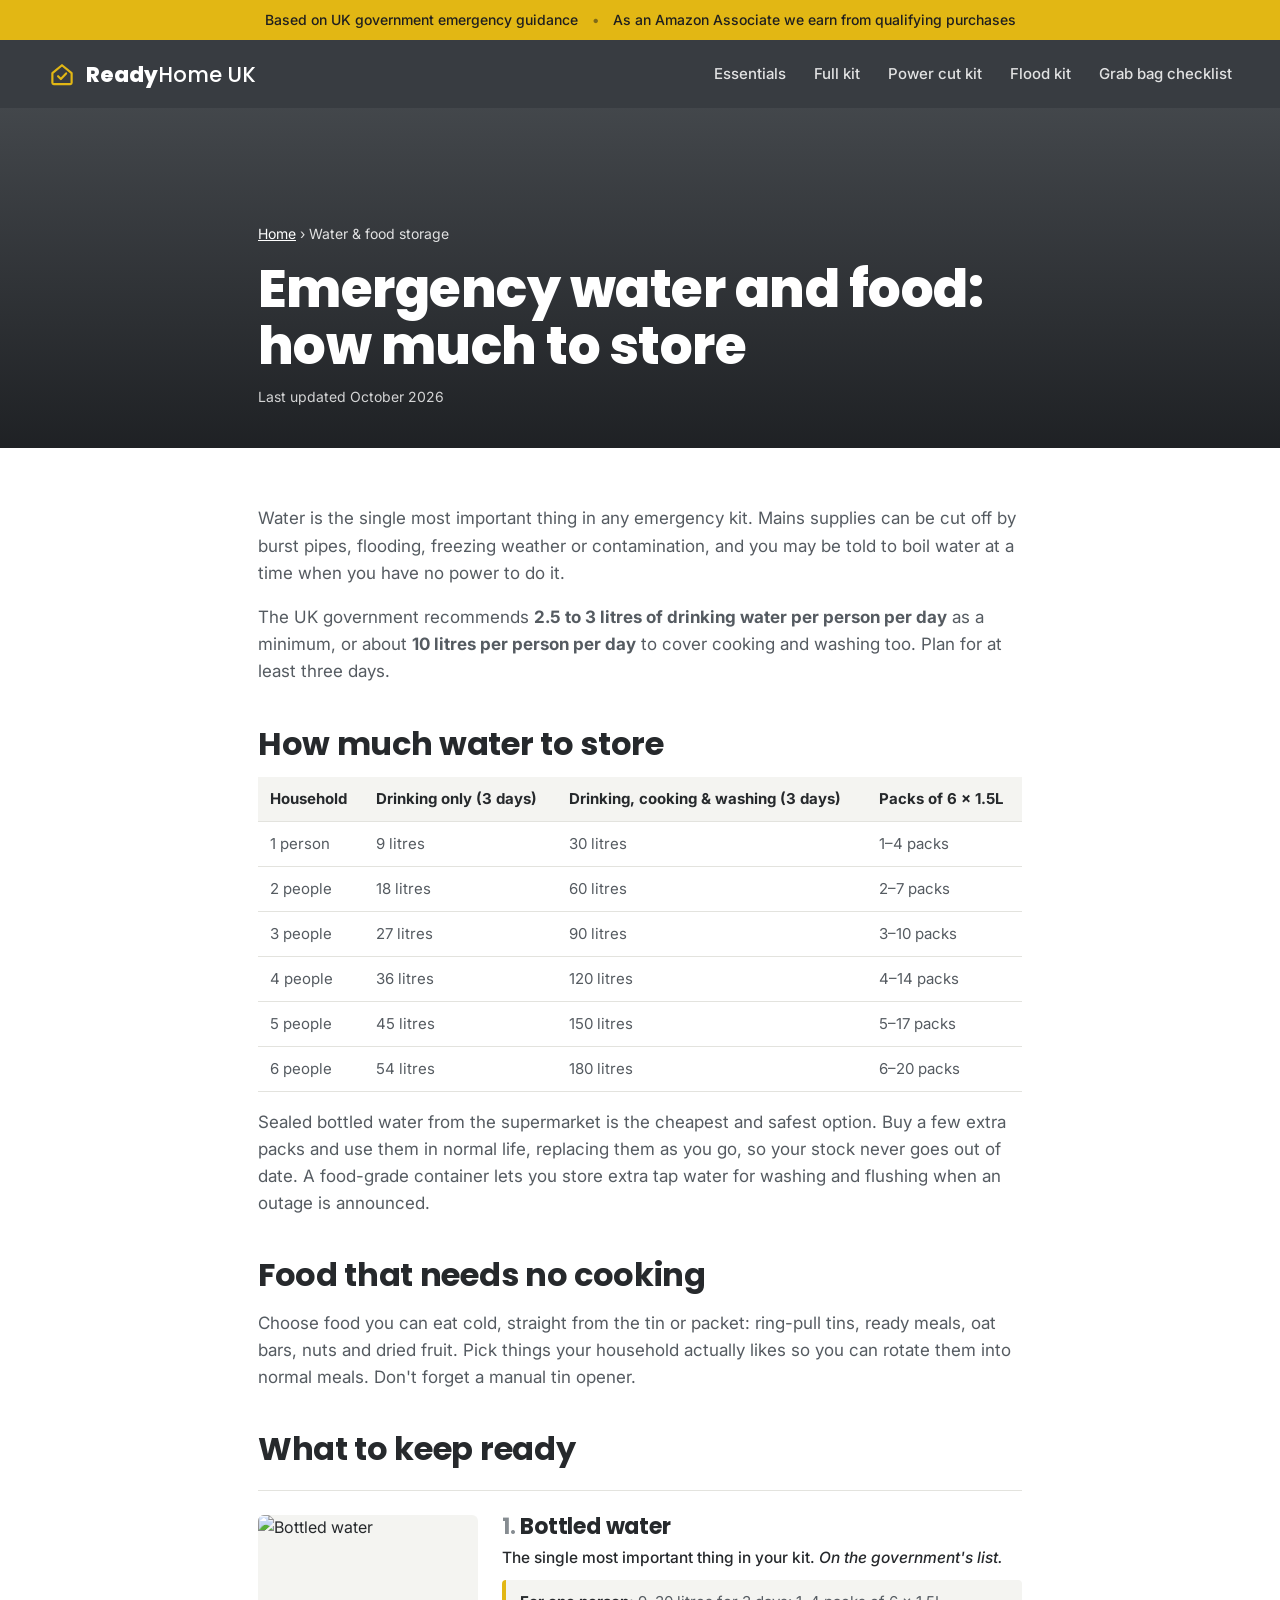
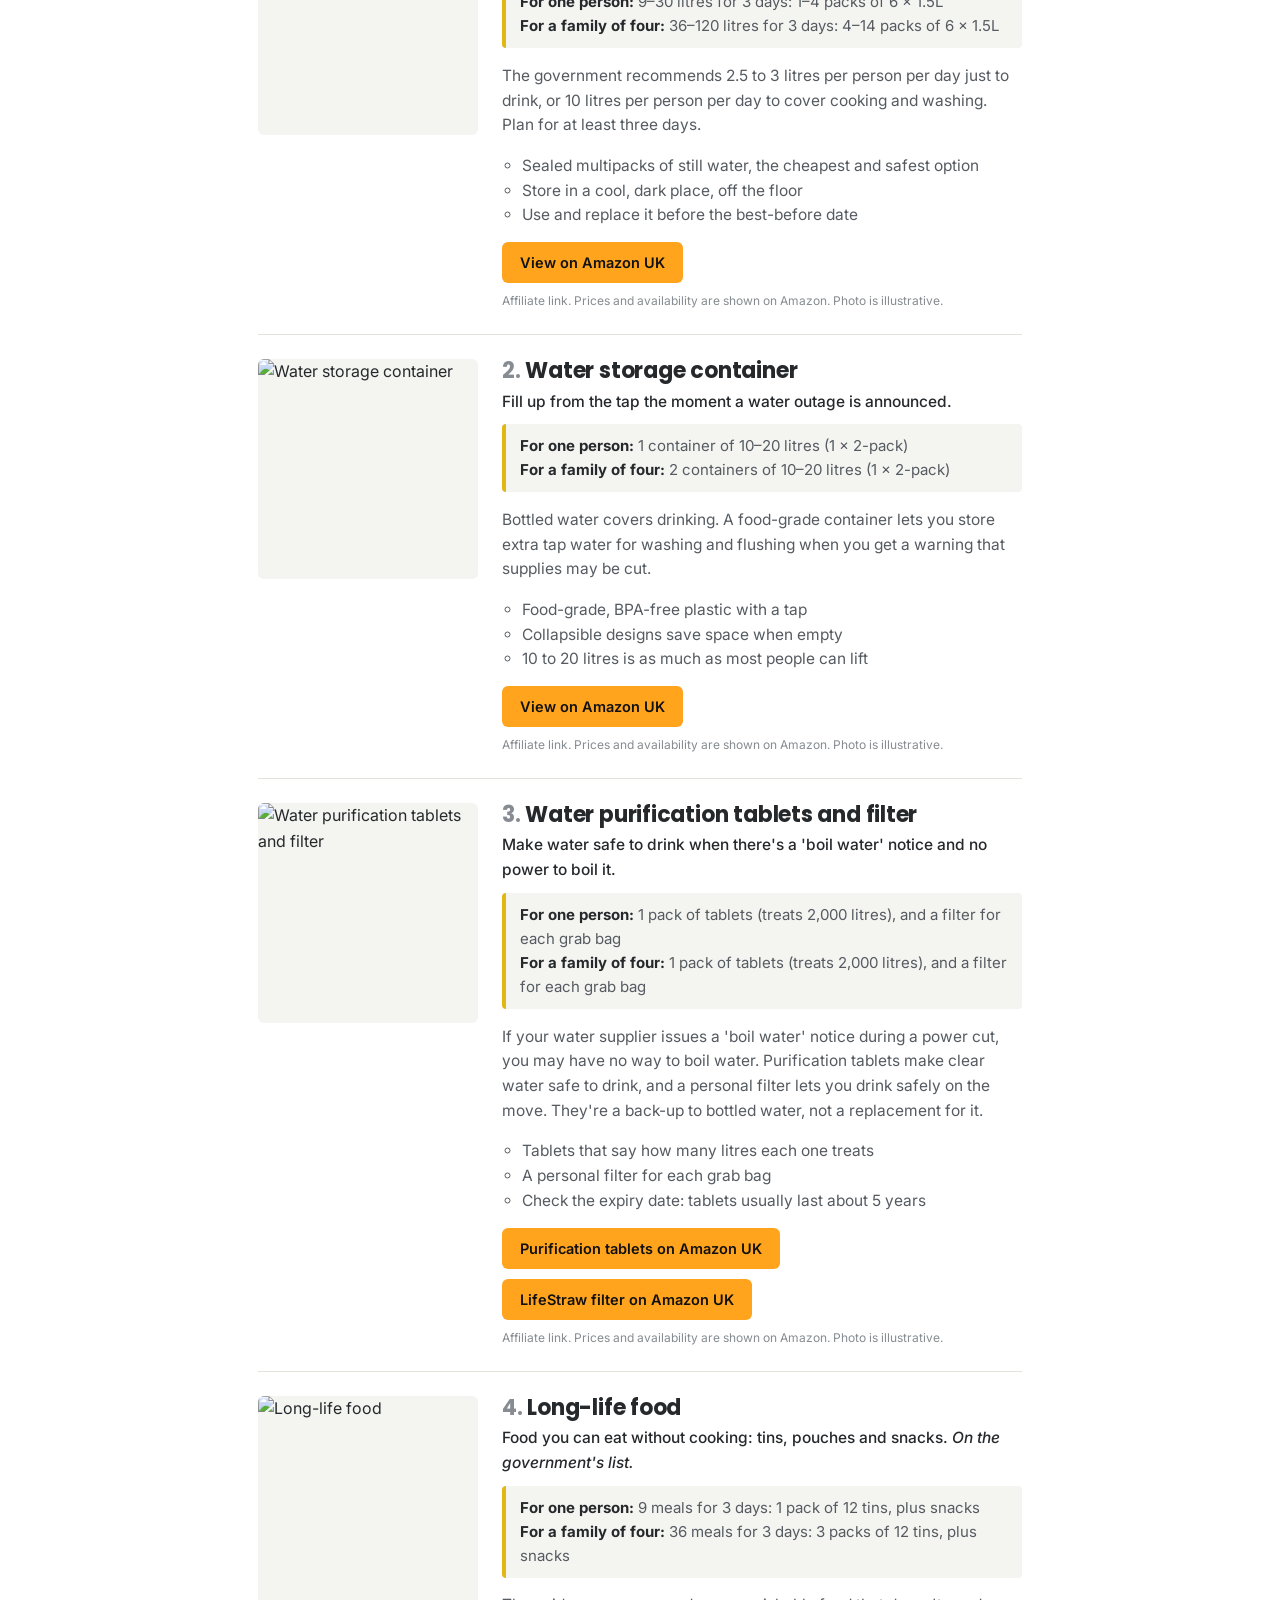
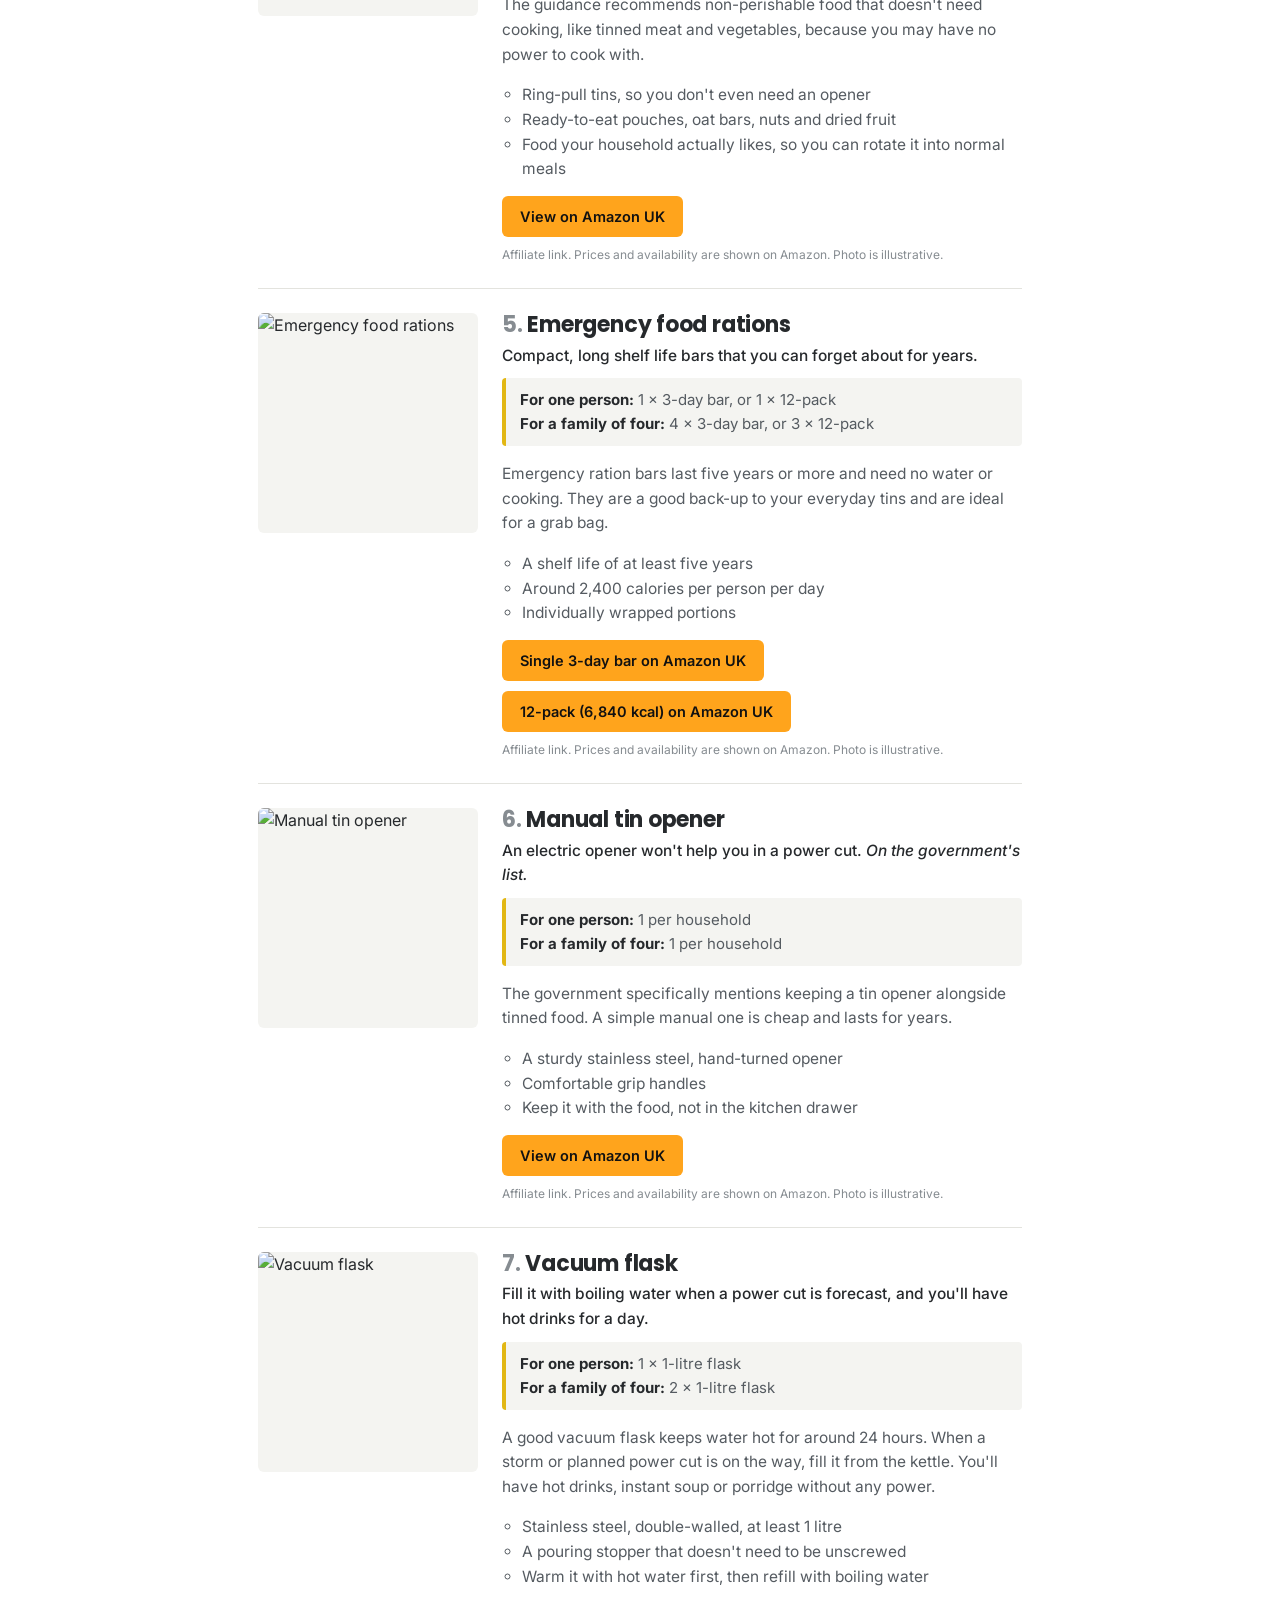
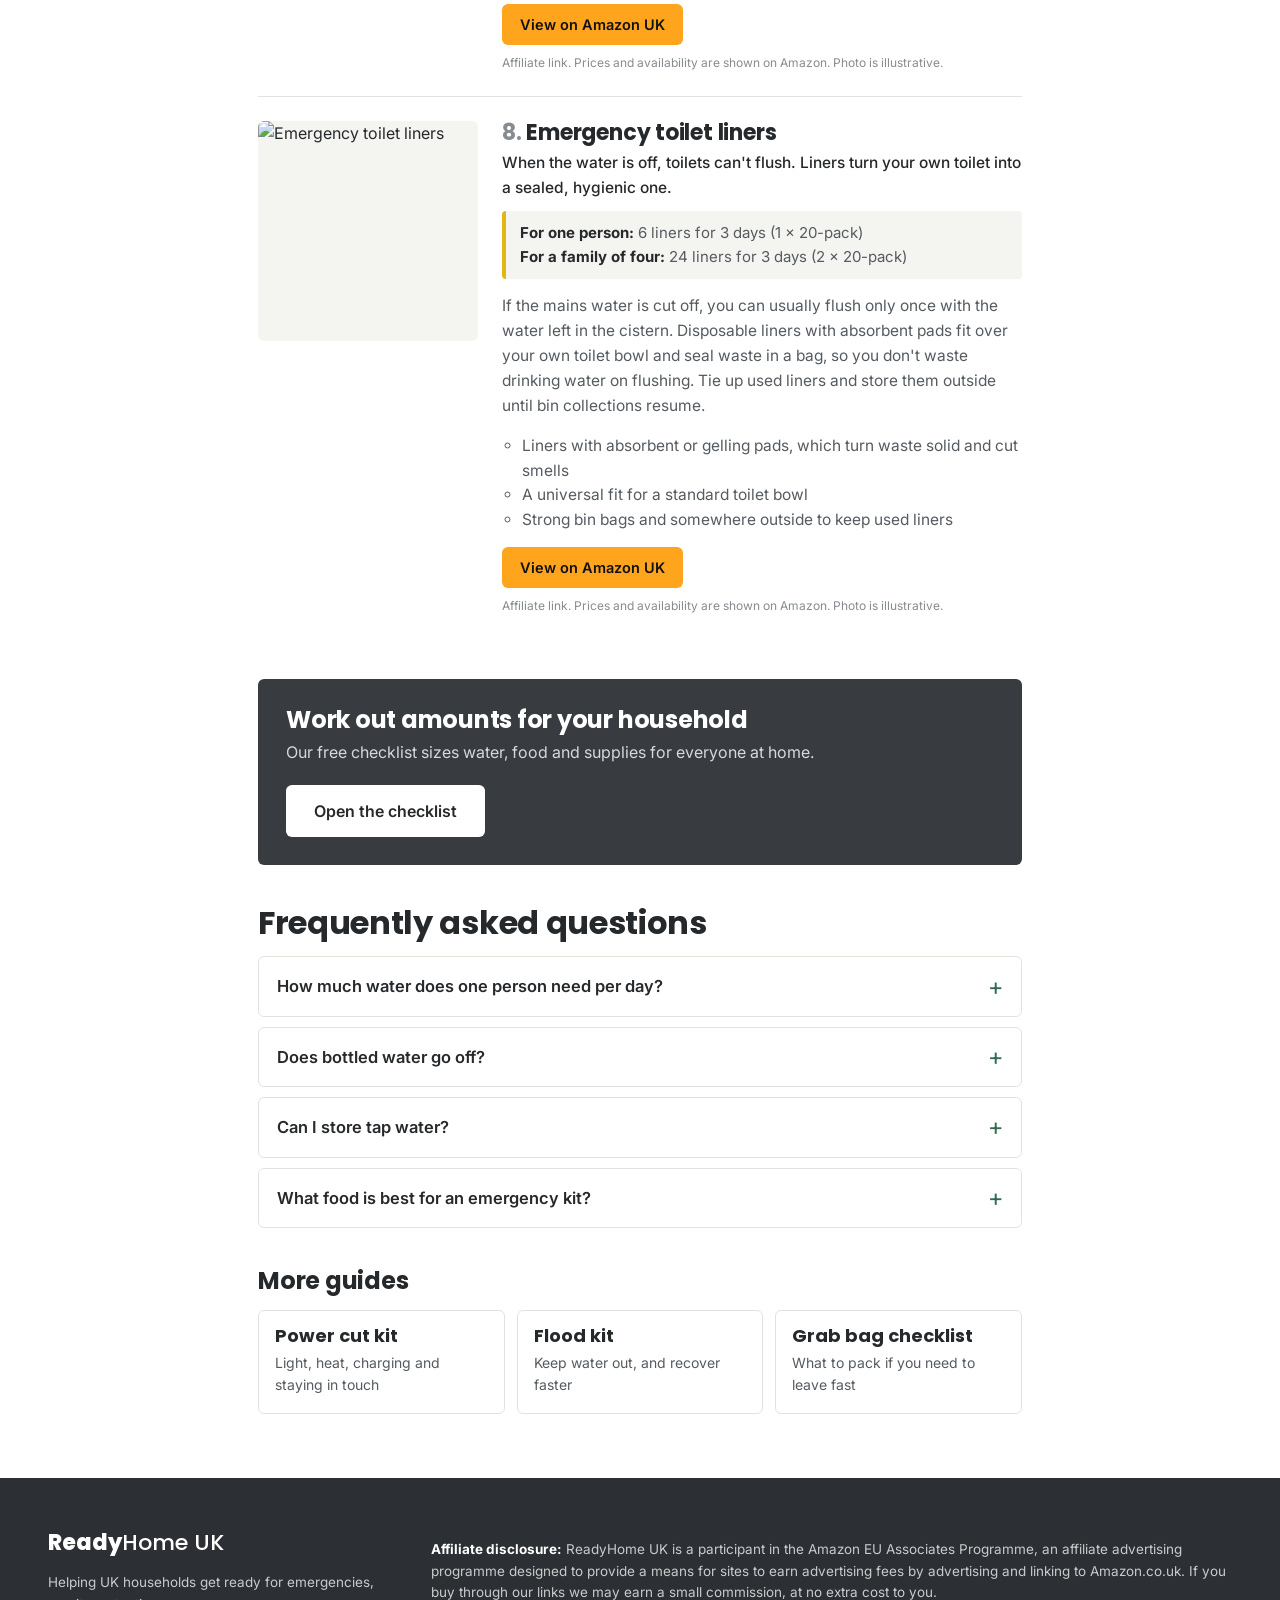
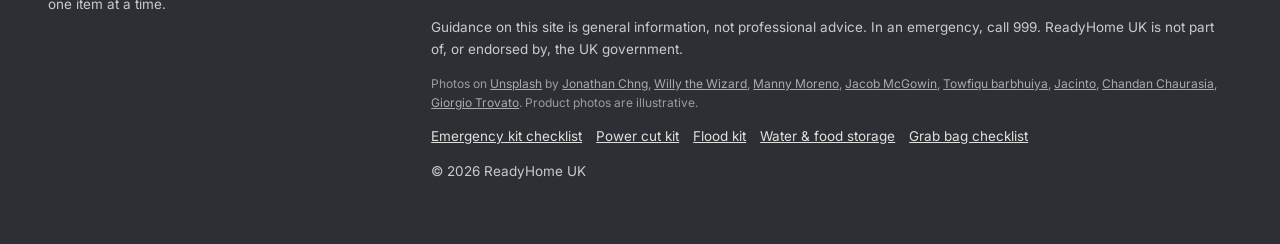
==== emergency-water-and-food/index.html @ 071cf6af "SEO: pre-render content, add guide pages, FAQ, structured data, sitemap Co-Authored-By: Claude Opus " ====
<!doctype html>
<html lang="en-GB">
<head>
  <meta charset="utf-8">
  <meta name="viewport" content="width=device-width, initial-scale=1">
  <title>Emergency Water & Food Storage UK: How Much You Need</title>
  <meta name="description" content="How much emergency water and food to store in the UK, based on government guidance, with a table for every household size and the best no-cook foods.">
  <link rel="canonical" href="https://richardpriest19.github.io/readyhomeuk/emergency-water-and-food/">
  <link rel="icon" href="../favicon.svg" type="image/svg+xml">
  <meta name="theme-color" content="#383c41">
  <meta name="robots" content="index, follow, max-image-preview:large">
  <meta property="og:type" content="website">
  <meta property="og:site_name" content="ReadyHome UK">
  <meta property="og:locale" content="en_GB">
  <meta property="og:url" content="https://richardpriest19.github.io/readyhomeuk/emergency-water-and-food/">
  <meta property="og:title" content="Emergency Water & Food Storage UK: How Much You Need">
  <meta property="og:description" content="How much emergency water and food to store in the UK, based on government guidance, with a table for every household size and the best no-cook foods.">
  <meta property="og:image" content="https://images.unsplash.com/photo-1536939459926-301728717817?auto=format&fit=crop&w=1600&h=900&q=75">
  <meta name="twitter:card" content="summary_large_image">
  <meta name="twitter:title" content="Emergency Water & Food Storage UK: How Much You Need">
  <meta name="twitter:description" content="How much emergency water and food to store in the UK, based on government guidance, with a table for every household size and the best no-cook foods.">
  <meta name="twitter:image" content="https://images.unsplash.com/photo-1536939459926-301728717817?auto=format&fit=crop&w=1600&h=900&q=75">
  
  <link rel="preconnect" href="https://fonts.googleapis.com">
  <link rel="preconnect" href="https://fonts.gstatic.com" crossorigin>
  <link rel="preconnect" href="https://images.unsplash.com">
  <link href="https://fonts.googleapis.com/css2?family=Poppins:wght@600;700;800&family=Inter:wght@400;500;600;700&display=swap" rel="stylesheet">
  <link rel="stylesheet" href="../styles.css">
  <script type="application/ld+json">{"@context":"https://schema.org","@graph":[{"@type":"Article","headline":"Emergency water and food: how much to store","description":"How much emergency water and food to store in the UK, based on government guidance, with a table for every household size and the best no-cook foods.","image":"https://images.unsplash.com/photo-1536939459926-301728717817?auto=format&fit=crop&w=1600&h=900&q=75","dateModified":"2026-10-05","inLanguage":"en-GB","mainEntityOfPage":"https://richardpriest19.github.io/readyhomeuk/emergency-water-and-food/","author":{"@type":"Organization","name":"ReadyHome UK","url":"https://richardpriest19.github.io/readyhomeuk/"},"publisher":{"@type":"Organization","name":"ReadyHome UK","url":"https://richardpriest19.github.io/readyhomeuk/"}},{"@type":"BreadcrumbList","itemListElement":[{"@type":"ListItem","position":1,"name":"Home","item":"https://richardpriest19.github.io/readyhomeuk/"},{"@type":"ListItem","position":2,"name":"Water & food storage","item":"https://richardpriest19.github.io/readyhomeuk/emergency-water-and-food/"}]},{"@type":"FAQPage","mainEntity":[{"@type":"Question","name":"How much water does one person need per day?","acceptedAnswer":{"@type":"Answer","text":"At least 2.5 to 3 litres just to drink. To cover cooking and washing as well, plan on about 10 litres per person per day."}},{"@type":"Question","name":"Does bottled water go off?","acceptedAnswer":{"@type":"Answer","text":"Sealed bottled water keeps for a long time, but the best-before date is a good guide to quality. Store it somewhere cool and dark, and rotate it through normal use before the date."}},{"@type":"Question","name":"Can I store tap water?","acceptedAnswer":{"@type":"Answer","text":"Yes, in clean, food-grade containers with a lid. Store it somewhere cool and dark and replace it regularly, roughly every six months."}},{"@type":"Question","name":"What food is best for an emergency kit?","acceptedAnswer":{"@type":"Answer","text":"Food that needs no cooking and keeps for months: ring-pull tins, long-life ready meals, oat and cereal bars, nuts, dried fruit and emergency ration bars."}}]}]}</script>
</head>
<body>
  <div class="promo-bar">
    <span>Based on UK government emergency guidance</span>
    <span class="promo-sep" aria-hidden="true">•</span>
    <span>As an Amazon Associate we earn from qualifying purchases</span>
  </div>

  <header class="site-header">
    <div class="header-inner">
      <a class="brand" href="../">
        <svg viewBox="0 0 32 32" aria-hidden="true"><path d="M5 15 16 6l11 9v11a1.5 1.5 0 0 1-1.5 1.5h-19A1.5 1.5 0 0 1 5 26z" /><path d="m11.5 18.5 3.2 3.2 6-6.4" /></svg>
        <span><b>Ready</b>Home UK</span>
      </a>
      <nav>
        <a href="../#essentials">Essentials</a>
        <a href="../#kit">Full kit</a>
        <a href="../power-cut-kit/">Power cut kit</a>
        <a href="../flood-kit/">Flood kit</a>
        <a href="../grab-bag-checklist/">Grab bag checklist</a>
      </nav>
    </div>
  </header>

  <main>
    <section class="guide-hero" style="background:#5c6166 url('https://images.unsplash.com/photo-1536939459926-301728717817?auto=format&fit=crop&w=1600&h=900&q=75') center / cover">
      <div class="guide-hero-inner">
        <p class="breadcrumb"><a href="../">Home</a> › Water & food storage</p>
        <h1>Emergency water and food: how much to store</h1>
        <p class="updated">Last updated October 2026</p>
      </div>
    </section>

    <div class="guide-main">
      <div class="prose">
        <p>Water is the single most important thing in any emergency kit. Mains supplies can be cut off by burst pipes, flooding, freezing weather or contamination, and you may be told to boil water at a time when you have no power to do it.</p>
        <p>The UK government recommends <strong>2.5 to 3 litres of drinking water per person per day</strong> as a minimum, or about <strong>10 litres per person per day</strong> to cover cooking and washing too. Plan for at least three days.</p>
        <h2>How much water to store</h2>
        <table class="guide-table"><thead><tr><th>Household</th><th>Drinking only (3 days)</th><th>Drinking, cooking &amp; washing (3 days)</th><th>Packs of 6 × 1.5L</th></tr></thead><tbody><tr><td>1 person</td><td>9 litres</td><td>30 litres</td><td>1–4 packs</td></tr><tr><td>2 people</td><td>18 litres</td><td>60 litres</td><td>2–7 packs</td></tr><tr><td>3 people</td><td>27 litres</td><td>90 litres</td><td>3–10 packs</td></tr><tr><td>4 people</td><td>36 litres</td><td>120 litres</td><td>4–14 packs</td></tr><tr><td>5 people</td><td>45 litres</td><td>150 litres</td><td>5–17 packs</td></tr><tr><td>6 people</td><td>54 litres</td><td>180 litres</td><td>6–20 packs</td></tr></tbody></table>
        <p>Sealed bottled water from the supermarket is the cheapest and safest option. Buy a few extra packs and use them in normal life, replacing them as you go, so your stock never goes out of date. A food-grade container lets you store extra tap water for washing and flushing when an outage is announced.</p>
        <h2>Food that needs no cooking</h2>
        <p>Choose food you can eat cold, straight from the tin or packet: ring-pull tins, ready meals, oat bars, nuts and dried fruit. Pick things your household actually likes so you can rotate them into normal meals. Don't forget a manual tin opener.</p>
        <h2>What to keep ready</h2>
      </div>

      <ol class="guide-items">
        <li class="guide-item" id="water">
          <img src="https://images.unsplash.com/photo-1536939459926-301728717817?auto=format&fit=crop&w=600&h=600&q=75" alt="Bottled water" loading="lazy" width="600" height="600">
          <div>
            <h3>Bottled water</h3>
            <p class="gi-summary">The single most important thing in your kit. <em>On the government's list.</em></p>
            <p class="gi-amounts"><strong>For one person:</strong> 9–30 litres for 3 days: 1–4 packs of 6 × 1.5L<br><strong>For a family of four:</strong> 36–120 litres for 3 days: 4–14 packs of 6 × 1.5L</p>
            <p>The government recommends 2.5 to 3 litres per person per day just to drink, or 10 litres per person per day to cover cooking and washing. Plan for at least three days.</p>
            <ul><li>Sealed multipacks of still water, the cheapest and safest option</li><li>Store in a cool, dark place, off the floor</li><li>Use and replace it before the best-before date</li></ul>
            <div class="gi-buys"><a class="btn btn-amazon" href="https://www.amazon.co.uk/dp/B0HGT12S3T?tag=readyhomeuk-21" target="_blank" rel="sponsored noopener nofollow">View on Amazon UK</a></div>
          <p class="gi-note">Affiliate link. Prices and availability are shown on Amazon. Photo is illustrative.</p>
          </div>
        </li>
        <li class="guide-item" id="jerrycan">
          <img src="https://images.unsplash.com/photo-1701009711077-07f9f4ea0edd?auto=format&fit=crop&w=600&h=600&q=75" alt="Water storage container" loading="lazy" width="600" height="600">
          <div>
            <h3>Water storage container</h3>
            <p class="gi-summary">Fill up from the tap the moment a water outage is announced.</p>
            <p class="gi-amounts"><strong>For one person:</strong> 1 container of 10–20 litres (1 × 2-pack)<br><strong>For a family of four:</strong> 2 containers of 10–20 litres (1 × 2-pack)</p>
            <p>Bottled water covers drinking. A food-grade container lets you store extra tap water for washing and flushing when you get a warning that supplies may be cut.</p>
            <ul><li>Food-grade, BPA-free plastic with a tap</li><li>Collapsible designs save space when empty</li><li>10 to 20 litres is as much as most people can lift</li></ul>
            <div class="gi-buys"><a class="btn btn-amazon" href="https://www.amazon.co.uk/dp/B08JHJB4KB?tag=readyhomeuk-21" target="_blank" rel="sponsored noopener nofollow">View on Amazon UK</a></div>
          <p class="gi-note">Affiliate link. Prices and availability are shown on Amazon. Photo is illustrative.</p>
          </div>
        </li>
        <li class="guide-item" id="watertreat">
          <img src="https://images.unsplash.com/photo-1599490255484-e08a364b4975?auto=format&fit=crop&w=600&h=600&q=75" alt="Water purification tablets and filter" loading="lazy" width="600" height="600">
          <div>
            <h3>Water purification tablets and filter</h3>
            <p class="gi-summary">Make water safe to drink when there's a 'boil water' notice and no power to boil it.</p>
            <p class="gi-amounts"><strong>For one person:</strong> 1 pack of tablets (treats 2,000 litres), and a filter for each grab bag<br><strong>For a family of four:</strong> 1 pack of tablets (treats 2,000 litres), and a filter for each grab bag</p>
            <p>If your water supplier issues a 'boil water' notice during a power cut, you may have no way to boil water. Purification tablets make clear water safe to drink, and a personal filter lets you drink safely on the move. They're a back-up to bottled water, not a replacement for it.</p>
            <ul><li>Tablets that say how many litres each one treats</li><li>A personal filter for each grab bag</li><li>Check the expiry date: tablets usually last about 5 years</li></ul>
            <div class="gi-buys"><a class="btn btn-amazon" href="https://www.amazon.co.uk/dp/B0BT4YGHYS?tag=readyhomeuk-21" target="_blank" rel="sponsored noopener nofollow">Purification tablets on Amazon UK</a><a class="btn btn-amazon" href="https://www.amazon.co.uk/dp/B07C56LR6N?tag=readyhomeuk-21" target="_blank" rel="sponsored noopener nofollow">LifeStraw filter on Amazon UK</a></div>
          <p class="gi-note">Affiliate link. Prices and availability are shown on Amazon. Photo is illustrative.</p>
          </div>
        </li>
        <li class="guide-item" id="food">
          <img src="https://images.unsplash.com/photo-1738618140037-09e11c8e644a?auto=format&fit=crop&w=600&h=600&q=75" alt="Long-life food" loading="lazy" width="600" height="600">
          <div>
            <h3>Long-life food</h3>
            <p class="gi-summary">Food you can eat without cooking: tins, pouches and snacks. <em>On the government's list.</em></p>
            <p class="gi-amounts"><strong>For one person:</strong> 9 meals for 3 days: 1 pack of 12 tins, plus snacks<br><strong>For a family of four:</strong> 36 meals for 3 days: 3 packs of 12 tins, plus snacks</p>
            <p>The guidance recommends non-perishable food that doesn't need cooking, like tinned meat and vegetables, because you may have no power to cook with.</p>
            <ul><li>Ring-pull tins, so you don't even need an opener</li><li>Ready-to-eat pouches, oat bars, nuts and dried fruit</li><li>Food your household actually likes, so you can rotate it into normal meals</li></ul>
            <div class="gi-buys"><a class="btn btn-amazon" href="https://www.amazon.co.uk/dp/B09P4L33SW?tag=readyhomeuk-21" target="_blank" rel="sponsored noopener nofollow">View on Amazon UK</a></div>
          <p class="gi-note">Affiliate link. Prices and availability are shown on Amazon. Photo is illustrative.</p>
          </div>
        </li>
        <li class="guide-item" id="rations">
          <img src="https://images.unsplash.com/photo-1633360821154-1935fb5671e6?auto=format&fit=crop&w=600&h=600&q=75" alt="Emergency food rations" loading="lazy" width="600" height="600">
          <div>
            <h3>Emergency food rations</h3>
            <p class="gi-summary">Compact, long shelf life bars that you can forget about for years.</p>
            <p class="gi-amounts"><strong>For one person:</strong> 1 × 3-day bar, or 1 × 12-pack<br><strong>For a family of four:</strong> 4 × 3-day bar, or 3 × 12-pack</p>
            <p>Emergency ration bars last five years or more and need no water or cooking. They are a good back-up to your everyday tins and are ideal for a grab bag.</p>
            <ul><li>A shelf life of at least five years</li><li>Around 2,400 calories per person per day</li><li>Individually wrapped portions</li></ul>
            <div class="gi-buys"><a class="btn btn-amazon" href="https://www.amazon.co.uk/dp/B07VNQGPYW?tag=readyhomeuk-21" target="_blank" rel="sponsored noopener nofollow">Single 3-day bar on Amazon UK</a><a class="btn btn-amazon" href="https://www.amazon.co.uk/dp/B09GLTXDR2?tag=readyhomeuk-21" target="_blank" rel="sponsored noopener nofollow">12-pack (6,840 kcal) on Amazon UK</a></div>
          <p class="gi-note">Affiliate link. Prices and availability are shown on Amazon. Photo is illustrative.</p>
          </div>
        </li>
        <li class="guide-item" id="opener">
          <img src="https://images.unsplash.com/photo-1612676855298-c7116c892b1a?auto=format&fit=crop&w=600&h=600&q=75" alt="Manual tin opener" loading="lazy" width="600" height="600">
          <div>
            <h3>Manual tin opener</h3>
            <p class="gi-summary">An electric opener won't help you in a power cut. <em>On the government's list.</em></p>
            <p class="gi-amounts"><strong>For one person:</strong> 1 per household<br><strong>For a family of four:</strong> 1 per household</p>
            <p>The government specifically mentions keeping a tin opener alongside tinned food. A simple manual one is cheap and lasts for years.</p>
            <ul><li>A sturdy stainless steel, hand-turned opener</li><li>Comfortable grip handles</li><li>Keep it with the food, not in the kitchen drawer</li></ul>
            <div class="gi-buys"><a class="btn btn-amazon" href="https://www.amazon.co.uk/dp/B00004OCJW?tag=readyhomeuk-21" target="_blank" rel="sponsored noopener nofollow">View on Amazon UK</a></div>
          <p class="gi-note">Affiliate link. Prices and availability are shown on Amazon. Photo is illustrative.</p>
          </div>
        </li>
        <li class="guide-item" id="flask">
          <img src="https://images.unsplash.com/photo-1591345299642-13726d9c80c1?auto=format&fit=crop&w=600&h=600&q=75" alt="Vacuum flask" loading="lazy" width="600" height="600">
          <div>
            <h3>Vacuum flask</h3>
            <p class="gi-summary">Fill it with boiling water when a power cut is forecast, and you'll have hot drinks for a day.</p>
            <p class="gi-amounts"><strong>For one person:</strong> 1 × 1-litre flask<br><strong>For a family of four:</strong> 2 × 1-litre flask</p>
            <p>A good vacuum flask keeps water hot for around 24 hours. When a storm or planned power cut is on the way, fill it from the kettle. You'll have hot drinks, instant soup or porridge without any power.</p>
            <ul><li>Stainless steel, double-walled, at least 1 litre</li><li>A pouring stopper that doesn't need to be unscrewed</li><li>Warm it with hot water first, then refill with boiling water</li></ul>
            <div class="gi-buys"><a class="btn btn-amazon" href="https://www.amazon.co.uk/dp/B000TAOWC8?tag=readyhomeuk-21" target="_blank" rel="sponsored noopener nofollow">View on Amazon UK</a></div>
          <p class="gi-note">Affiliate link. Prices and availability are shown on Amazon. Photo is illustrative.</p>
          </div>
        </li>
        <li class="guide-item" id="toilet">
          <img src="https://images.unsplash.com/photo-1589824783837-6169889fa20f?auto=format&fit=crop&w=600&h=600&q=75" alt="Emergency toilet liners" loading="lazy" width="600" height="600">
          <div>
            <h3>Emergency toilet liners</h3>
            <p class="gi-summary">When the water is off, toilets can't flush. Liners turn your own toilet into a sealed, hygienic one.</p>
            <p class="gi-amounts"><strong>For one person:</strong> 6 liners for 3 days (1 × 20-pack)<br><strong>For a family of four:</strong> 24 liners for 3 days (2 × 20-pack)</p>
            <p>If the mains water is cut off, you can usually flush only once with the water left in the cistern. Disposable liners with absorbent pads fit over your own toilet bowl and seal waste in a bag, so you don't waste drinking water on flushing. Tie up used liners and store them outside until bin collections resume.</p>
            <ul><li>Liners with absorbent or gelling pads, which turn waste solid and cut smells</li><li>A universal fit for a standard toilet bowl</li><li>Strong bin bags and somewhere outside to keep used liners</li></ul>
            <div class="gi-buys"><a class="btn btn-amazon" href="https://www.amazon.co.uk/dp/B0BCJGP6SR?tag=readyhomeuk-21" target="_blank" rel="sponsored noopener nofollow">View on Amazon UK</a></div>
          <p class="gi-note">Affiliate link. Prices and availability are shown on Amazon. Photo is illustrative.</p>
          </div>
        </li>
      </ol>

      <div class="guide-cta">
        <div>
          <h2>Work out amounts for your household</h2>
          <p>Our free checklist sizes water, food and supplies for everyone at home.</p>
        </div>
        <a class="btn btn-light" href="../#household">Open the checklist</a>
      </div>

      <section class="faq" aria-labelledby="faq-title">
        <h2 id="faq-title" style="font-size:clamp(24px,3vw,32px);margin:0 0 16px">Frequently asked questions</h2>
          <details><summary>How much water does one person need per day?</summary><div class="faq-a"><p>At least 2.5 to 3 litres just to drink. To cover cooking and washing as well, plan on about 10 litres per person per day.</p></div></details>
          <details><summary>Does bottled water go off?</summary><div class="faq-a"><p>Sealed bottled water keeps for a long time, but the best-before date is a good guide to quality. Store it somewhere cool and dark, and rotate it through normal use before the date.</p></div></details>
          <details><summary>Can I store tap water?</summary><div class="faq-a"><p>Yes, in clean, food-grade containers with a lid. Store it somewhere cool and dark and replace it regularly, roughly every six months.</p></div></details>
          <details><summary>What food is best for an emergency kit?</summary><div class="faq-a"><p>Food that needs no cooking and keeps for months: ring-pull tins, long-life ready meals, oat and cereal bars, nuts, dried fruit and emergency ration bars.</p></div></details>
        
      </section>

      <h2 style="font-size:24px;margin:40px 0 16px">More guides</h2>
      <div class="related">
        <a class="guide-tile" href="../power-cut-kit/">
          <span>Power cut kit</span>
          <small>Light, heat, charging and staying in touch</small>
        </a>
        <a class="guide-tile" href="../flood-kit/">
          <span>Flood kit</span>
          <small>Keep water out, and recover faster</small>
        </a>
        <a class="guide-tile" href="../grab-bag-checklist/">
          <span>Grab bag checklist</span>
          <small>What to pack if you need to leave fast</small>
        </a>
      </div>
    </div>
  </main>

  <footer class="site-footer">
    <div class="footer-inner">
      <div class="footer-brand">
        <span><b>Ready</b>Home UK</span>
        <p>Helping UK households get ready for emergencies, one item at a time.</p>
      </div>
      <div class="footer-text">
        <p>
          <strong>Affiliate disclosure:</strong> ReadyHome UK is a participant in the Amazon EU Associates Programme, an affiliate
          advertising programme designed to provide a means for sites to earn advertising fees by advertising and linking to
          Amazon.co.uk. If you buy through our links we may earn a small commission, at no extra cost to you.
        </p>
        <p>Guidance on this site is general information, not professional advice. In an emergency, call 999. ReadyHome UK is not part of, or endorsed by, the UK government.</p>
        <p class="credits">Photos on <a href='https://unsplash.com' target='_blank' rel='noopener'>Unsplash</a> by <a href="https://unsplash.com/@jon_chng" target="_blank" rel="noopener">Jonathan Chng</a>, <a href="https://unsplash.com/@willythewizard" target="_blank" rel="noopener">Willy the Wizard</a>, <a href="https://unsplash.com/@mannydream" target="_blank" rel="noopener">Manny Moreno</a>, <a href="https://unsplash.com/@bamaham93" target="_blank" rel="noopener">Jacob McGowin</a>, <a href="https://unsplash.com/@towfiqu999999" target="_blank" rel="noopener">Towfiqu barbhuiya</a>, <a href="https://unsplash.com/@longlivehaas" target="_blank" rel="noopener">Jacinto</a>, <a href="https://unsplash.com/@chaurasia" target="_blank" rel="noopener">Chandan Chaurasia</a>, <a href="https://unsplash.com/@giorgiotrovato" target="_blank" rel="noopener">Giorgio Trovato</a>. Product photos are illustrative.</p>
        <p class="footer-guides"><a href="../">Emergency kit checklist</a><a href="../power-cut-kit/">Power cut kit</a><a href="../flood-kit/">Flood kit</a><a href="../emergency-water-and-food/">Water & food storage</a><a href="../grab-bag-checklist/">Grab bag checklist</a></p>
        <p>© 2026 ReadyHome UK</p>
      </div>
    </div>
  </footer>
</body>
</html>
---- styles.css ----
:root {
  --bg: #ffffff;
  --tint: #f4f4f1;
  --ink: #26292c;
  --ink-2: #555b61;
  --muted: #868c91;
  --line: #e3e3de;
  --charcoal: #383c41;
  --charcoal-2: #2c2f33;
  --yellow: #e2b714;
  --yellow-ink: #1f1f1f;
  --green: #2f6b4f;
  --green-dark: #24543e;
  --green-ink: #ffffff;
  --amazon: #ffa41c;
  --radius: 6px;
  --gutter: clamp(16px, 4vw, 48px);
  --max: 1280px;
  --display: Poppins, Inter, system-ui, sans-serif;
}

* { box-sizing: border-box; }
html { scroll-behavior: smooth; scroll-padding-top: 76px; }
body {
  margin: 0; background: var(--bg); color: var(--ink);
  font: 16px/1.6 Inter, system-ui, -apple-system, "Segoe UI", sans-serif;
  -webkit-font-smoothing: antialiased; overflow-x: hidden;
}
h1, h2, h3 { font-family: var(--display); font-weight: 700; line-height: 1.1; margin: 0; letter-spacing: -0.01em; }
a { color: var(--green); }
img { display: block; max-width: 100%; }
[hidden] { display: none !important; }

[data-photo] { background-color: #5c6166; background-size: cover; background-position: center; }

/* ---- Buttons ----------------------------------------------------------- */
.btn {
  display: inline-flex; align-items: center; justify-content: center; gap: 8px;
  padding: 14px 26px; border-radius: var(--radius); border: 2px solid transparent;
  font: 600 16px Inter, sans-serif; text-decoration: none; cursor: pointer;
  transition: background 0.2s, color 0.2s, border-color 0.2s;
}
.btn-primary { background: var(--green); color: var(--green-ink); }
.btn-primary:hover { background: var(--green-dark); }
.btn-outline-light { border-color: #fff; color: #fff; }
.btn-outline-light:hover { background: #fff; color: var(--ink); }
.btn-light { background: #fff; color: var(--ink); }
.btn-light:hover { background: var(--yellow); }
.btn-amazon { background: var(--amazon); color: #111; }
.btn-amazon:hover { background: #f08f00; }

/* ---- Header ------------------------------------------------------------ */
.promo-bar {
  background: var(--yellow); color: var(--yellow-ink); font-size: 14px; font-weight: 500;
  display: flex; justify-content: center; flex-wrap: wrap; gap: 4px 14px; padding: 9px var(--gutter); text-align: center;
}
.promo-sep { opacity: 0.5; }
.site-header { position: sticky; top: 0; z-index: 50; background: var(--charcoal); color: #fff; }
.header-inner {
  max-width: var(--max); margin: 0 auto; padding: 0 var(--gutter); height: 68px;
  display: flex; align-items: center; gap: 32px;
}
.brand { display: flex; align-items: center; gap: 10px; color: #fff; text-decoration: none; font: 500 21px var(--display); }
.brand b { font-weight: 800; }
.brand svg { width: 28px; height: 28px; fill: none; stroke: var(--yellow); stroke-width: 2.5; stroke-linecap: round; stroke-linejoin: round; }
.site-header nav { display: flex; gap: 28px; margin-left: auto; }
.site-header nav a { color: rgba(255, 255, 255, 0.85); text-decoration: none; font-size: 15px; font-weight: 500; }
.site-header nav a:hover { color: #fff; text-decoration: underline; text-underline-offset: 6px; }
.header-kit { position: relative; color: #fff; display: grid; place-items: center; width: 40px; height: 40px; }
.header-kit svg { width: 26px; height: 26px; fill: none; stroke: currentColor; stroke-width: 1.8; stroke-linejoin: round; }
.header-kit span {
  position: absolute; top: 0; right: -2px; min-width: 18px; height: 18px; padding: 0 5px; border-radius: 9px;
  background: var(--yellow); color: var(--yellow-ink); font-size: 11px; font-weight: 700; display: grid; place-items: center;
}

/* ---- Hero -------------------------------------------------------------- */
.hero { position: relative; min-height: clamp(460px, 62vh, 640px); display: flex; align-items: center; color: #fff; overflow: hidden; }
.hero-photos { position: absolute; inset: 0; display: grid; grid-template-columns: 0.42fr 0.58fr; }
.hero-photo-a { background-position: 50% 40%; }
.hero-photos::after {
  content: ""; position: absolute; inset: 0;
  background: linear-gradient(90deg, rgba(20, 22, 25, 0.78) 0%, rgba(20, 22, 25, 0.45) 45%, rgba(20, 22, 25, 0.1) 75%);
}
.hero-content { position: relative; max-width: var(--max); width: 100%; margin: 0 auto; padding: 64px var(--gutter); }
.hero-kicker {
  display: inline-block; margin: 0 0 18px; font-size: 14px; font-weight: 600; letter-spacing: 0.08em; text-transform: uppercase;
  border-left: 4px solid var(--yellow); padding-left: 12px;
}
h1.hero-kicker { font-family: Inter, system-ui, sans-serif; line-height: 1.4; }
.hero-title {
  margin: 0; font: 800 clamp(46px, 7vw, 92px)/1.1 var(--display); letter-spacing: -0.025em;
  text-shadow: 0 2px 30px rgba(0, 0, 0, 0.3);
}
.hero-title em { font-style: italic; font-weight: 700; color: var(--yellow); }
.hero-lede { max-width: 30em; font-size: clamp(17px, 1.6vw, 20px); margin: 18px 0 30px; color: rgba(255, 255, 255, 0.9); }
.hero-actions { display: flex; flex-wrap: wrap; gap: 12px; }

/* ---- USP strip --------------------------------------------------------- */
.usp {
  max-width: var(--max); margin: 0 auto; padding: 22px var(--gutter);
  display: grid; grid-template-columns: repeat(3, 1fr); gap: 20px; border-bottom: 1px solid var(--line);
}
.usp-item { display: flex; align-items: center; gap: 14px; justify-content: center; }
.usp-item svg { width: 34px; height: 34px; flex: none; fill: none; stroke: var(--green); stroke-width: 1.7; stroke-linecap: round; stroke-linejoin: round; }
.usp-item strong { display: block; font-size: 15px; }
.usp-item span { font-size: 13.5px; color: var(--muted); }

/* ---- Sections ---------------------------------------------------------- */
.section { max-width: var(--max); margin: 0 auto; padding: clamp(48px, 7vw, 88px) var(--gutter); }
.section-tint { max-width: none; background: var(--tint); }
.section-head { margin-bottom: 28px; }
.kicker {
  display: inline-block; margin: 0 0 10px; font-size: 13px; font-weight: 700; letter-spacing: 0.08em; text-transform: uppercase;
  color: var(--green); border-left: 4px solid var(--yellow); padding-left: 10px;
}
.section-head h2, .household-intro h2, #about h2 { font-size: clamp(28px, 3.4vw, 40px); }
.section-head p { margin: 8px 0 0; color: var(--ink-2); font-size: 17px; }

/* ---- Situation tiles --------------------------------------------------- */
.tiles { display: grid; grid-template-columns: repeat(3, 1fr); gap: 16px; }
.tile {
  all: unset; box-sizing: border-box; position: relative; cursor: pointer; overflow: hidden; border-radius: var(--radius);
  aspect-ratio: 4 / 3; display: flex; align-items: flex-end; color: #fff;
}
.tile:focus-visible { outline: 3px solid var(--yellow); outline-offset: 3px; }
.tile-img { position: absolute; inset: 0; transition: transform 0.6s ease; }
.tile:hover .tile-img { transform: scale(1.05); }
.tile::after {
  content: ""; position: absolute; inset: 0;
  background: linear-gradient(180deg, rgba(0, 0, 0, 0) 35%, rgba(0, 0, 0, 0.72) 100%);
}
.tile-body { position: relative; z-index: 1; padding: 24px; }
.tile-title { display: block; font: 700 clamp(22px, 2.2vw, 28px)/1.15 var(--display); }
.tile-text { display: block; font-size: 15px; opacity: 0.9; margin: 4px 0 14px; }
.tile-btn {
  display: inline-block; padding: 10px 18px; border-radius: var(--radius); font-size: 14px; font-weight: 600;
  background: rgba(47, 107, 79, 0.92); transition: background 0.2s;
}
.tile:hover .tile-btn { background: var(--green-dark); }

/* ---- Household --------------------------------------------------------- */
.household-wrap {
  max-width: var(--max); margin: 0 auto; display: grid; grid-template-columns: 0.9fr 1.1fr; gap: clamp(28px, 5vw, 64px); align-items: center;
}
.household-intro p { color: var(--ink-2); font-size: 17px; margin: 10px 0 24px; }
.household-summary { display: grid; grid-template-columns: repeat(3, 1fr); background: var(--charcoal); color: #fff; border-radius: var(--radius); }
.stat { padding: 18px 20px; border-right: 1px solid rgba(255, 255, 255, 0.12); }
.stat:last-child { border-right: 0; }
.stat strong { display: block; font: 700 26px var(--display); color: var(--yellow); }
.stat span { font-size: 13.5px; color: rgba(255, 255, 255, 0.75); }
.household-grid { display: grid; grid-template-columns: repeat(2, 1fr); gap: 14px; }
.counter {
  background: #fff; border: 1px solid var(--line); border-radius: var(--radius); padding: 20px;
  display: flex; align-items: center; justify-content: space-between; gap: 12px;
}
.counter-label { font-weight: 600; font-size: 17px; }
.counter-label small { display: block; font-weight: 400; color: var(--muted); font-size: 13.5px; }
.counter-controls { display: flex; align-items: center; gap: 4px; border: 1px solid var(--line); border-radius: var(--radius); }
.counter-controls button {
  width: 40px; height: 40px; border: 0; background: transparent; color: var(--ink); font-size: 20px; cursor: pointer;
}
.counter-controls button:hover { background: var(--tint); }
.counter-controls output { min-width: 28px; text-align: center; font: 700 18px var(--display); }

/* ---- Kit --------------------------------------------------------------- */
.kit-head { display: flex; justify-content: space-between; align-items: flex-end; gap: 24px; flex-wrap: wrap; }
.kit-progress { min-width: 240px; margin-bottom: 28px; font-size: 14px; color: var(--ink-2); font-weight: 500; }
.progress { margin-top: 8px; height: 8px; border-radius: 4px; background: var(--tint); overflow: hidden; }
.progress span { display: block; height: 100%; width: 0; background: var(--green); transition: width 0.5s; }

.filters { display: flex; gap: 8px; margin-bottom: 28px; overflow-x: auto; scrollbar-width: none; padding-bottom: 2px; }
.chip {
  flex: none; border: 1px solid var(--line); background: #fff; color: var(--ink);
  padding: 10px 18px; border-radius: 999px; font: 500 14px Inter, sans-serif; cursor: pointer;
}
.chip:hover { border-color: var(--ink); }
.chip[aria-selected="true"] { background: var(--charcoal); border-color: var(--charcoal); color: #fff; }

.grid { display: grid; grid-template-columns: repeat(auto-fill, minmax(250px, 1fr)); gap: 32px 20px; }
.card { display: flex; flex-direction: column; position: relative; }
.card-open { all: unset; cursor: pointer; display: flex; flex-direction: column; flex: 1; }
.card-open:focus-visible { outline: 3px solid var(--yellow); outline-offset: 4px; }
.card-media { position: relative; aspect-ratio: 1 / 1; overflow: hidden; border-radius: var(--radius); background: var(--tint); }
.card-media img { width: 100%; height: 100%; object-fit: cover; transition: transform 0.5s ease; }
.card:hover .card-media img { transform: scale(1.05); }
.badge {
  position: absolute; top: 12px; left: 12px; background: var(--yellow); color: var(--yellow-ink);
  font-size: 12px; font-weight: 700; padding: 4px 10px; border-radius: 3px; text-transform: uppercase; letter-spacing: 0.03em;
}
.got {
  position: absolute; top: 12px; right: 12px; background: var(--green); color: #fff;
  font-size: 12px; font-weight: 700; padding: 4px 10px; border-radius: 3px;
}
.card-body { padding: 14px 2px 0; }
.card-cat { margin: 0 0 2px; font-size: 13px; color: var(--muted); }
.card h3 { font: 600 18px/1.3 Inter, sans-serif; letter-spacing: 0; }
.card:hover h3 { text-decoration: underline; text-underline-offset: 3px; }
.card-summary { color: var(--ink-2); font-size: 14.5px; margin: 6px 0 10px; line-height: 1.5; }
.card-qty { margin: 0; font-size: 14px; font-weight: 600; color: var(--green); }
.card-foot { display: flex; align-items: center; justify-content: space-between; gap: 8px; padding-top: 14px; margin-top: auto; }
.card-foot .btn { padding: 10px 16px; font-size: 14px; }
.have-toggle { display: inline-flex; align-items: center; gap: 8px; font-size: 14px; color: var(--ink-2); cursor: pointer; }
.have-toggle input { width: 18px; height: 18px; accent-color: var(--green); }
.empty { color: var(--muted); }

/* ---- Essentials -------------------------------------------------------- */
.essentials { list-style: none; margin: 0; padding: 0; display: grid; grid-template-columns: repeat(2, 1fr); gap: 12px; }
.ess-item {
  display: grid; grid-template-columns: 30px 1fr auto; align-items: center; gap: 12px;
  padding: 10px 14px 10px 10px; background: #fff; border: 1px solid var(--line); border-radius: var(--radius);
  transition: border-color 0.2s, background 0.2s;
}
.ess-item:hover { border-color: #c9ccc4; }
.ess-item.is-have { background: #f1f7f3; border-color: #cfe3d6; }
.ess-num { font: 700 18px var(--display); color: var(--muted); text-align: center; }
.ess-item.is-have .ess-num { color: var(--green); }
.ess-open { all: unset; cursor: pointer; display: flex; align-items: center; gap: 14px; min-width: 0; }
.ess-open:focus-visible { outline: 3px solid var(--yellow); outline-offset: 3px; border-radius: 4px; }
.ess-open img { width: 64px; height: 64px; flex: none; object-fit: cover; border-radius: 4px; background: var(--tint); }
.ess-text { display: flex; flex-direction: column; min-width: 0; }
.ess-name { font-weight: 600; font-size: 15.5px; line-height: 1.3; }
.ess-open:hover .ess-name { text-decoration: underline; text-underline-offset: 3px; }
.ess-qty { font-size: 13px; font-weight: 600; color: var(--green); line-height: 1.4; margin-top: 2px; }
.ess-actions { display: flex; align-items: center; gap: 14px; }
.ess-actions .btn { padding: 8px 14px; font-size: 14px; }
.essentials-more { margin: 24px 0 0; color: var(--ink-2); }
.section-line { border-top: 1px solid var(--line); }

/* ---- Banner ------------------------------------------------------------ */
.banner { position: relative; min-height: 420px; display: flex; align-items: center; color: #fff; }
.banner::before { content: ""; position: absolute; inset: 0; background: linear-gradient(90deg, rgba(0,0,0,.65), rgba(0,0,0,.1) 70%); }
.banner-content { position: relative; max-width: var(--max); width: 100%; margin: 0 auto; padding: 56px var(--gutter); }
.banner h2 { font-size: clamp(34px, 5vw, 60px); font-weight: 800; }
.banner p { max-width: 28em; font-size: 18px; margin: 12px 0 26px; color: rgba(255, 255, 255, 0.9); }

/* ---- Modal ------------------------------------------------------------- */
.modal {
  border: 0; padding: 0; border-radius: 8px; max-width: 920px; width: calc(100% - 32px);
  background: #fff; color: var(--ink); box-shadow: 0 30px 80px rgba(0, 0, 0, 0.4);
}
.modal::backdrop { background: rgba(20, 22, 25, 0.65); }
.modal[open] { animation: pop 0.25s ease-out; }
@keyframes pop { from { opacity: 0; transform: translateY(16px); } }
.modal-inner { display: grid; grid-template-columns: 1fr 1fr; position: relative; }
.modal-media { background: var(--tint); }
.modal-media img { width: 100%; height: 100%; object-fit: cover; aspect-ratio: 1 / 1; }
.modal-body { padding: 36px 32px 28px; max-height: 88vh; overflow-y: auto; }
.modal-cat { margin: 0 0 6px; font-size: 13px; color: var(--muted); }
.modal-body h3 { font-size: 30px; }
.modal-body h4 { margin: 22px 0 6px; font-size: 16px; }
.modal-body p, .modal-body li { color: var(--ink-2); font-size: 15px; }
.modal-body ul { padding-left: 20px; margin: 0; }
.modal-lede { margin: 8px 0 18px; }
.modal-qty { padding: 14px 16px; border-radius: var(--radius); background: var(--tint); border-left: 4px solid var(--yellow); }
.modal-qty span { display: block; font-size: 12px; color: var(--muted); font-weight: 600; text-transform: uppercase; letter-spacing: 0.05em; }
.modal-qty strong { font-size: 16px; }
.modal-actions { display: flex; flex-wrap: wrap; align-items: center; gap: 18px; margin-top: 26px; }
.modal-extra-buys { display: contents; }
.modal-note { font-size: 12px !important; color: var(--muted) !important; margin: 12px 0 0; }
.modal-close {
  position: absolute; top: 12px; right: 12px; z-index: 2; width: 40px; height: 40px; border-radius: 50%;
  border: 0; background: #fff; color: var(--ink); font-size: 24px; cursor: pointer; box-shadow: 0 2px 10px rgba(0,0,0,.15);
}

/* ---- About & footer ---------------------------------------------------- */
.about-grid { display: grid; grid-template-columns: 1.2fr 0.8fr; gap: 48px; align-items: start; }
#about h2 { margin-bottom: 14px; }
#about p { color: var(--ink-2); }
.about-card { background: var(--tint); border-radius: var(--radius); padding: 28px; border-top: 4px solid var(--yellow); }
.about-card h3 { font-size: 20px; margin-bottom: 12px; }
.about-card ol { padding-left: 20px; margin: 0; }
.about-card li { color: var(--ink-2); margin-bottom: 10px; }
.muted { color: var(--muted) !important; font-size: 14px; }

.site-footer { background: var(--charcoal-2); color: rgba(255, 255, 255, 0.75); font-size: 13.5px; }
.footer-inner {
  max-width: var(--max); margin: 0 auto; padding: 48px var(--gutter);
  display: grid; grid-template-columns: 0.6fr 1.4fr; gap: 40px;
}
.footer-brand span { font: 500 22px var(--display); color: #fff; }
.footer-brand b { font-weight: 800; }
.footer-text strong { color: #fff; }
.site-footer a { color: rgba(255, 255, 255, 0.85); }
.credits { font-size: 12px; opacity: 0.7; }

/* ---- Back to top ------------------------------------------------------- */
.to-top {
  position: fixed; right: 24px; bottom: 24px; z-index: 40; width: 48px; height: 48px; border-radius: 50%;
  display: grid; place-items: center; cursor: pointer; border: 2px solid var(--yellow);
  background: var(--charcoal); color: #fff; box-shadow: 0 6px 20px rgba(0, 0, 0, 0.25);
  opacity: 0; transform: translateY(12px); pointer-events: none;
  transition: opacity 0.25s, transform 0.25s, background 0.2s;
}
.to-top.show { opacity: 1; transform: none; pointer-events: auto; }
.to-top:hover { background: var(--green); }
.to-top:focus-visible { outline: 3px solid var(--yellow); outline-offset: 3px; }
.to-top svg { width: 22px; height: 22px; fill: none; stroke: currentColor; stroke-width: 2.4; stroke-linecap: round; stroke-linejoin: round; }

/* ---- Guide tiles (home) ------------------------------------------------ */
.guide-tiles { display: grid; grid-template-columns: repeat(4, 1fr); gap: 16px; }
.guide-tile {
  display: flex; flex-direction: column; text-decoration: none; color: var(--ink);
  border: 1px solid var(--line); border-radius: var(--radius); overflow: hidden; background: #fff;
  transition: border-color 0.2s, transform 0.2s;
}
.guide-tile:hover { border-color: var(--green); transform: translateY(-2px); }
.guide-tile img { width: 100%; height: auto; aspect-ratio: 16 / 10; object-fit: cover; }
.guide-tile span { padding: 14px 16px 4px; font: 700 18px/1.25 var(--display); }
.guide-tile small { padding: 0 16px 16px; color: var(--ink-2); font-size: 14px; }
.footer-guides a { margin-right: 14px; }

/* ---- FAQ ---------------------------------------------------------------- */
.faq-wrap { max-width: 860px; margin: 0 auto; }
.faq details { background: #fff; border: 1px solid var(--line); border-radius: var(--radius); margin-bottom: 10px; }
.faq summary {
  cursor: pointer; list-style: none; padding: 16px 48px 16px 18px; position: relative;
  font-weight: 600; font-size: 16.5px;
}
.faq summary::-webkit-details-marker { display: none; }
.faq summary::after {
  content: "+"; position: absolute; right: 18px; top: 50%; transform: translateY(-50%);
  font: 400 24px/1 Inter, sans-serif; color: var(--green);
}
.faq details[open] summary::after { content: "−"; }
.faq summary:focus-visible { outline: 3px solid var(--yellow); outline-offset: 2px; border-radius: var(--radius); }
.faq .faq-a { padding: 0 18px 16px; color: var(--ink-2); }
.faq .faq-a p { margin: 0 0 8px; }

/* ---- Guide pages -------------------------------------------------------- */
.guide-hero { position: relative; color: #fff; min-height: 340px; display: flex; align-items: flex-end; }
.guide-hero::before { content: ""; position: absolute; inset: 0; background: linear-gradient(180deg, rgba(20,22,25,.35), rgba(20,22,25,.85)); }
.guide-hero-inner { position: relative; max-width: 860px; width: 100%; margin: 0 auto; padding: 48px var(--gutter) 40px; }
.breadcrumb { font-size: 14px; margin: 0 0 14px; color: rgba(255,255,255,.85); }
.breadcrumb a { color: #fff; }
.guide-hero h1 { font-size: clamp(32px, 5vw, 52px); font-weight: 800; }
.guide-hero .updated { margin: 12px 0 0; font-size: 14px; color: rgba(255,255,255,.8); }
.guide-main { max-width: 860px; margin: 0 auto; padding: 40px var(--gutter) 64px; }
.prose { font-size: 17px; color: var(--ink-2); }
.prose h2 { color: var(--ink); font-size: clamp(24px, 3vw, 32px); margin: 40px 0 12px; }
.prose a { color: var(--green); }
.guide-table { width: 100%; border-collapse: collapse; margin: 16px 0 8px; font-size: 15px; }
.guide-table th, .guide-table td { text-align: left; padding: 10px 12px; border-bottom: 1px solid var(--line); }
.guide-table th { background: var(--tint); color: var(--ink); }
.guide-items { list-style: none; padding: 0; margin: 24px 0 0; counter-reset: gi; }
.guide-item {
  display: grid; grid-template-columns: 220px 1fr; gap: 24px; padding: 24px 0; border-top: 1px solid var(--line);
}
.guide-item img { width: 100%; height: auto; aspect-ratio: 1 / 1; object-fit: cover; border-radius: var(--radius); background: var(--tint); }
.guide-item h3 { font-size: 22px; margin: 0 0 6px; color: var(--ink); }
.guide-item h3::before { counter-increment: gi; content: counter(gi) ". "; color: var(--muted); }
.guide-item .gi-summary { margin: 0 0 10px; color: var(--ink); font-weight: 500; }
.guide-item .gi-amounts { margin: 0 0 10px; padding: 10px 14px; background: var(--tint); border-left: 4px solid var(--yellow); border-radius: 4px; font-size: 15px; }
.guide-item .gi-amounts strong { color: var(--ink); }
.guide-item p, .guide-item li { font-size: 15.5px; color: var(--ink-2); }
.guide-item ul { padding-left: 20px; margin: 6px 0 14px; }
.gi-buys { display: flex; flex-wrap: wrap; gap: 10px; }
.gi-buys .btn { padding: 10px 16px; font-size: 14.5px; }
.gi-note { font-size: 12px !important; color: var(--muted) !important; margin: 8px 0 0; }
.guide-cta {
  margin: 40px 0; padding: 28px; border-radius: var(--radius); background: var(--charcoal); color: #fff;
  display: flex; align-items: center; justify-content: space-between; gap: 20px; flex-wrap: wrap;
}
.guide-cta h2 { margin: 0 0 6px; font-size: 24px; color: #fff; }
.guide-cta p { margin: 0; color: rgba(255,255,255,.8); }
.related { display: grid; grid-template-columns: repeat(3, 1fr); gap: 12px; }

/* ---- Responsive -------------------------------------------------------- */
@media (max-width: 960px) {
  .guide-tiles { grid-template-columns: repeat(2, 1fr); }
  .essentials { grid-template-columns: 1fr; }
  .site-header nav { display: none; }
  .header-kit { margin-left: auto; }
  .tiles { grid-template-columns: repeat(2, 1fr); }
  .household-wrap, .about-grid, .footer-inner { grid-template-columns: 1fr; }
  .modal-inner { grid-template-columns: 1fr; }
  .modal-media img { aspect-ratio: 16 / 10; }
  .modal-body { max-height: none; }
  .modal { max-height: 92vh; overflow-y: auto; }
}
@media (max-width: 640px) {
  .guide-tiles, .related { grid-template-columns: 1fr; }
  .guide-item { grid-template-columns: 1fr; gap: 14px; }
  .guide-item img { aspect-ratio: 16 / 10; }
  .to-top { right: 16px; bottom: 16px; width: 44px; height: 44px; }
  .essentials { grid-template-columns: 1fr; }
  .ess-item { grid-template-columns: 24px 1fr; }
  .ess-actions { grid-column: 2; justify-content: space-between; }
  .promo-sep, .promo-bar span:last-child { display: none; }
  .hero-photos { grid-template-columns: 1fr; }
  .hero-photo-a { display: none; }
  .hero-photos::after { background: linear-gradient(180deg, rgba(20,22,25,.35), rgba(20,22,25,.8)); }
  .usp { grid-template-columns: 1fr; gap: 14px; }
  .usp-item { justify-content: flex-start; }
  .tiles { grid-template-columns: 1fr; }
  .tile { aspect-ratio: 16 / 10; }
  .household-grid { grid-template-columns: 1fr; }
  .stat { padding: 14px 12px; }
  .stat strong { font-size: 20px; }
  .grid { grid-template-columns: 1fr 1fr; gap: 24px 12px; }
  .card-summary { display: none; }
  .card h3 { font-size: 15.5px; }
  .card-foot { flex-direction: column; align-items: stretch; }
  .card-foot .btn { width: 100%; }
  .modal-body { padding: 24px 20px; }
}
@media (prefers-reduced-motion: reduce) {
  *, *::before, *::after { animation: none !important; transition: none !important; }
}
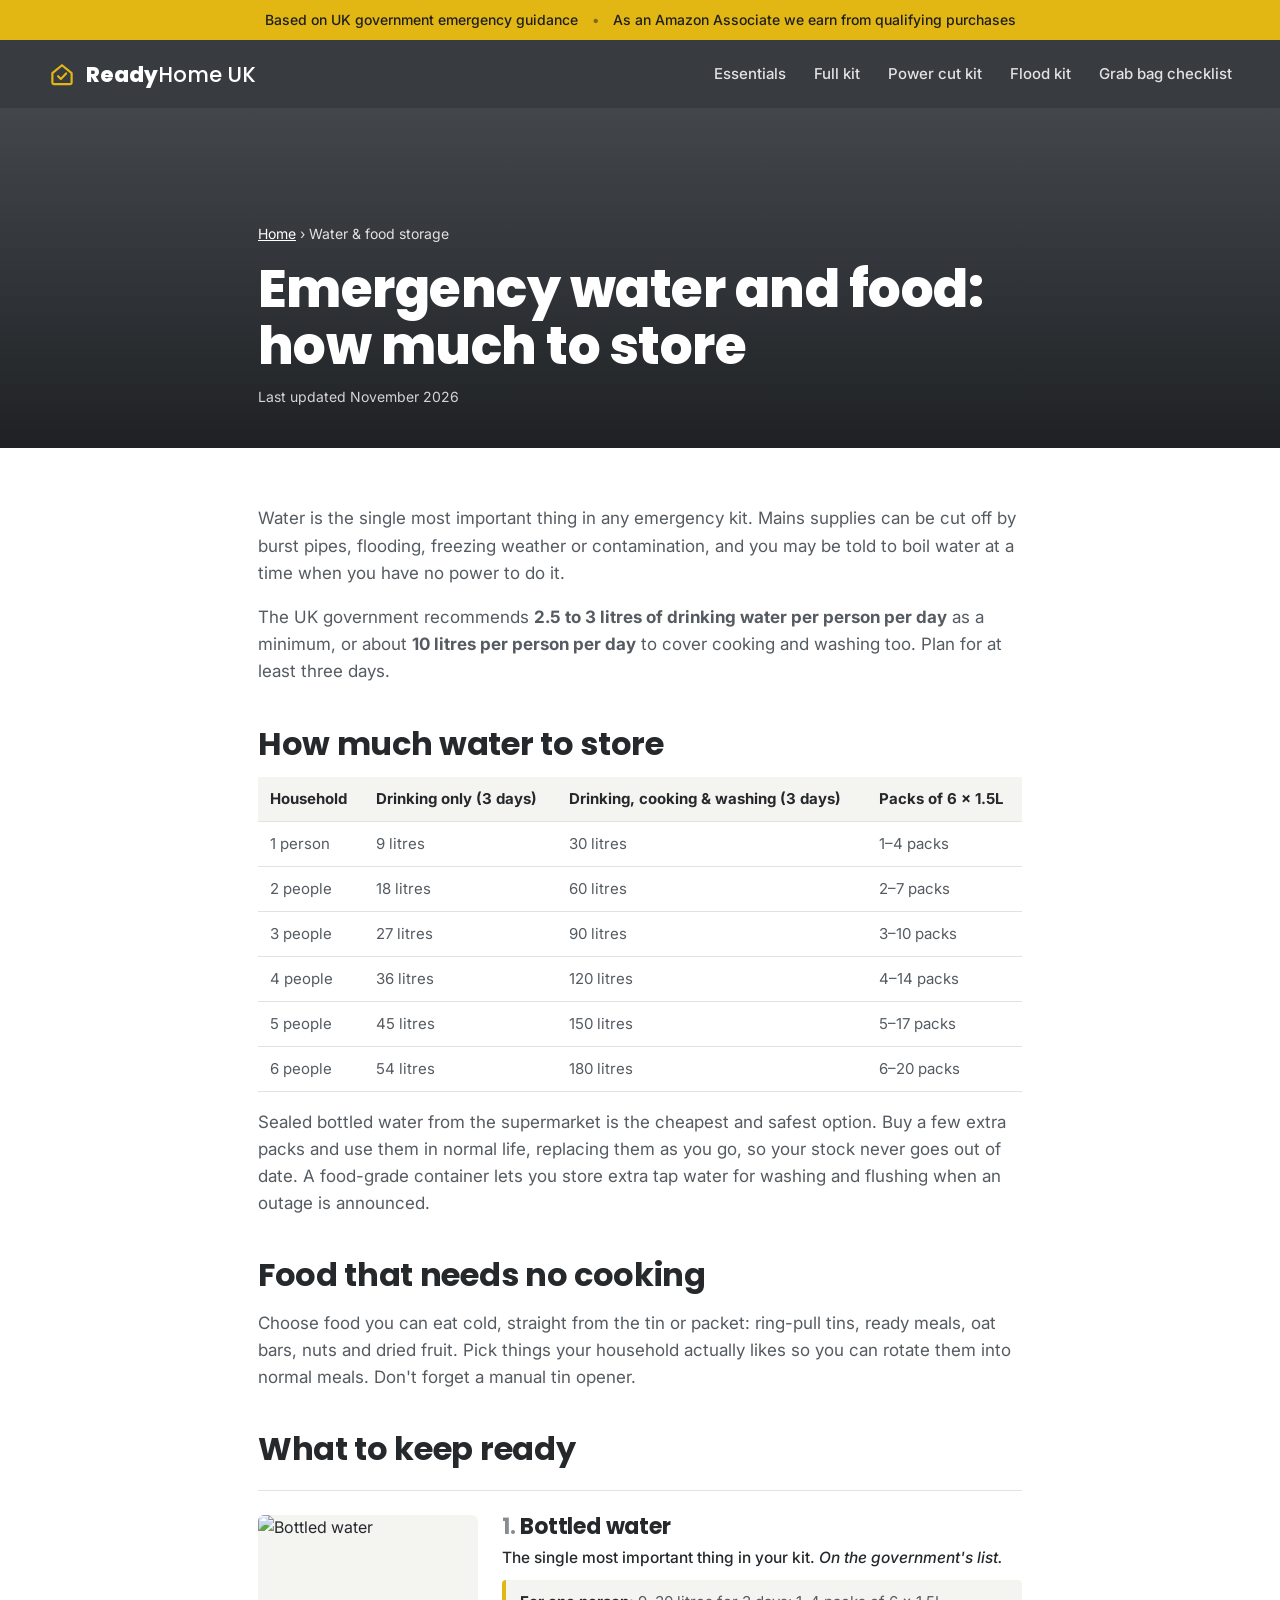
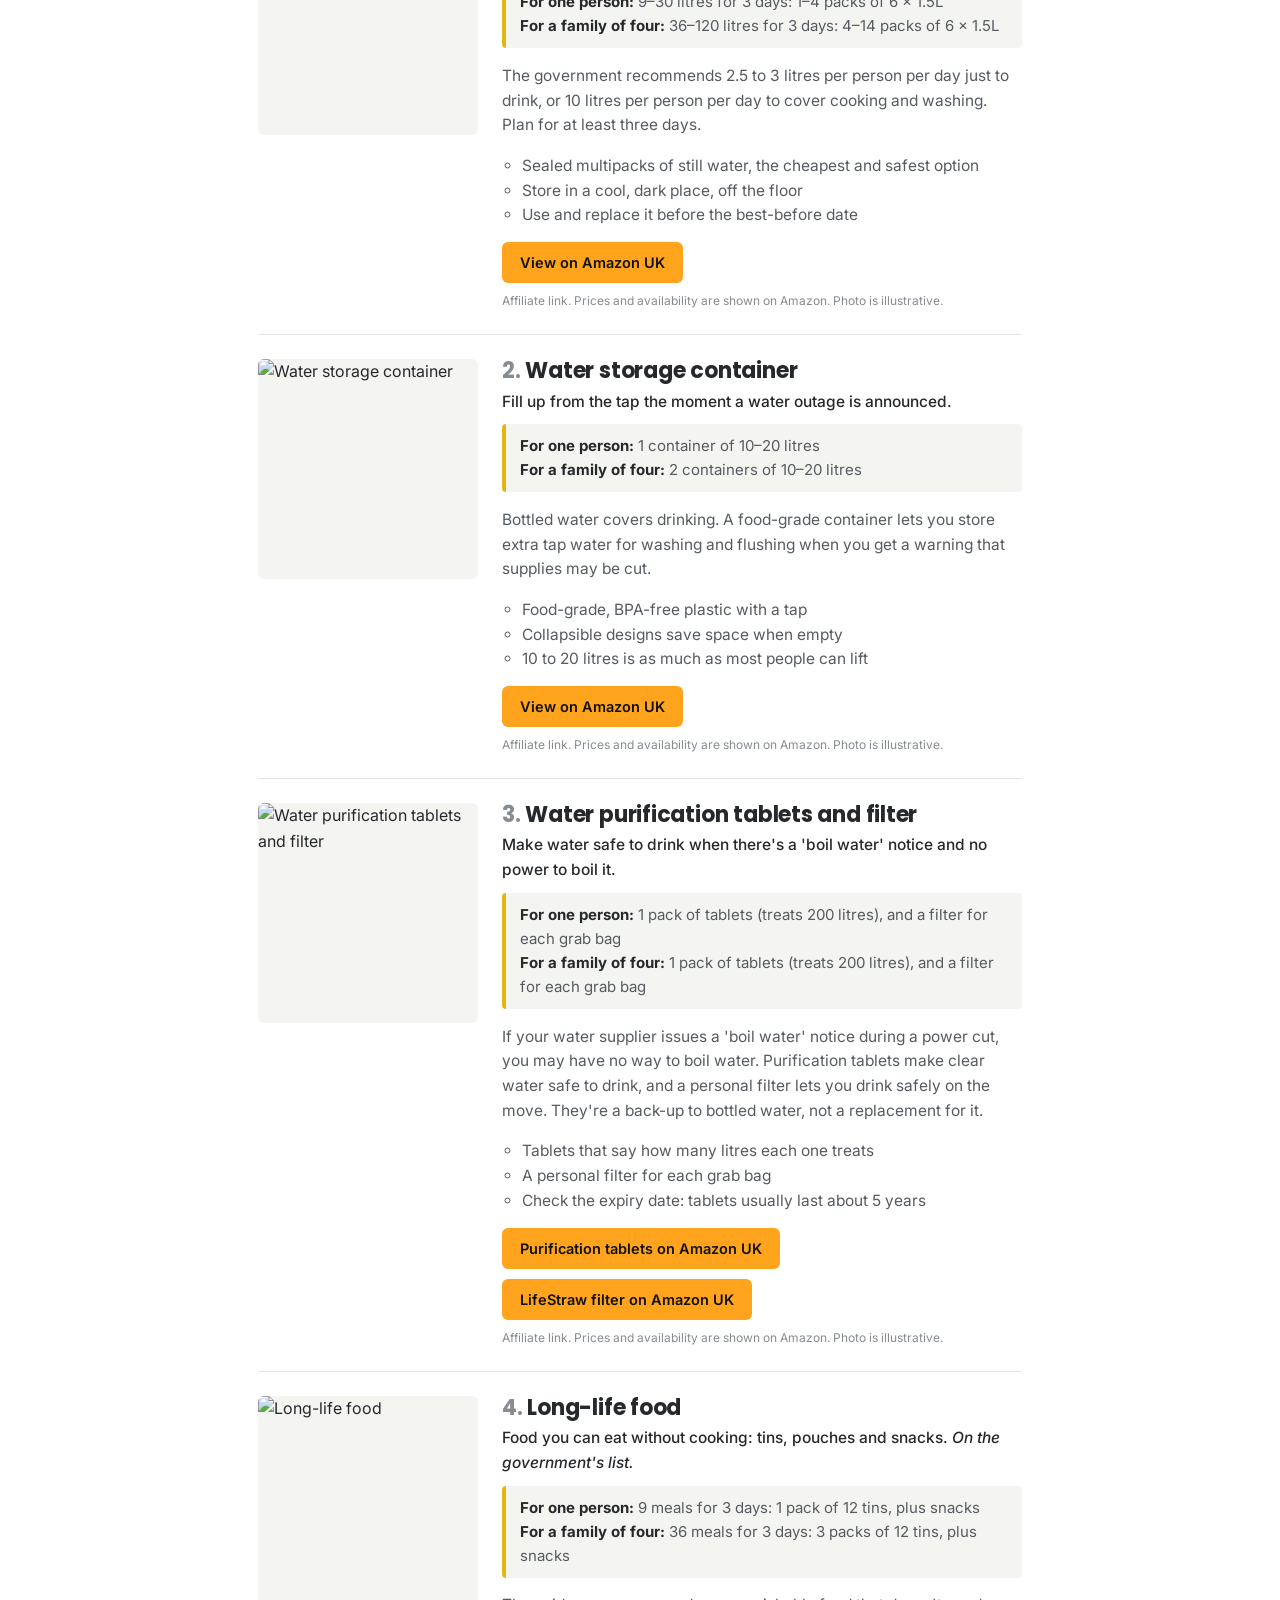
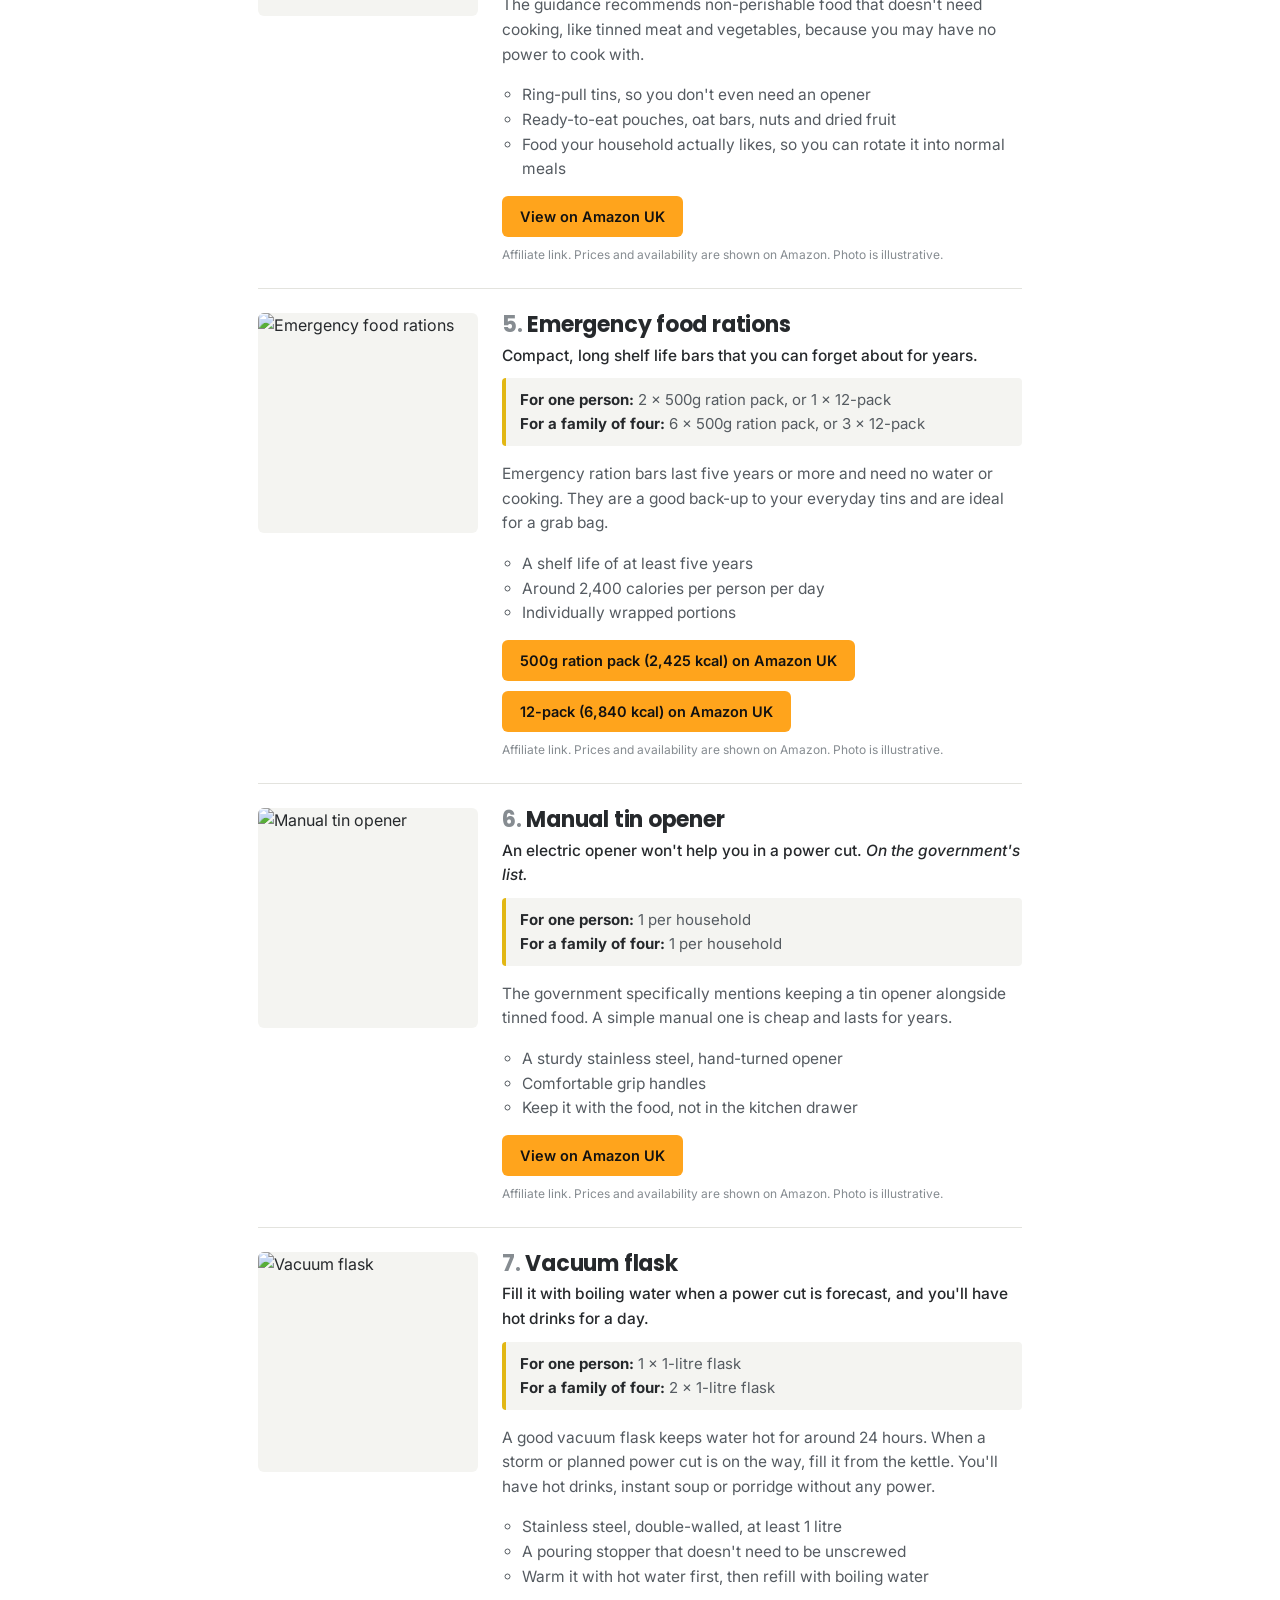
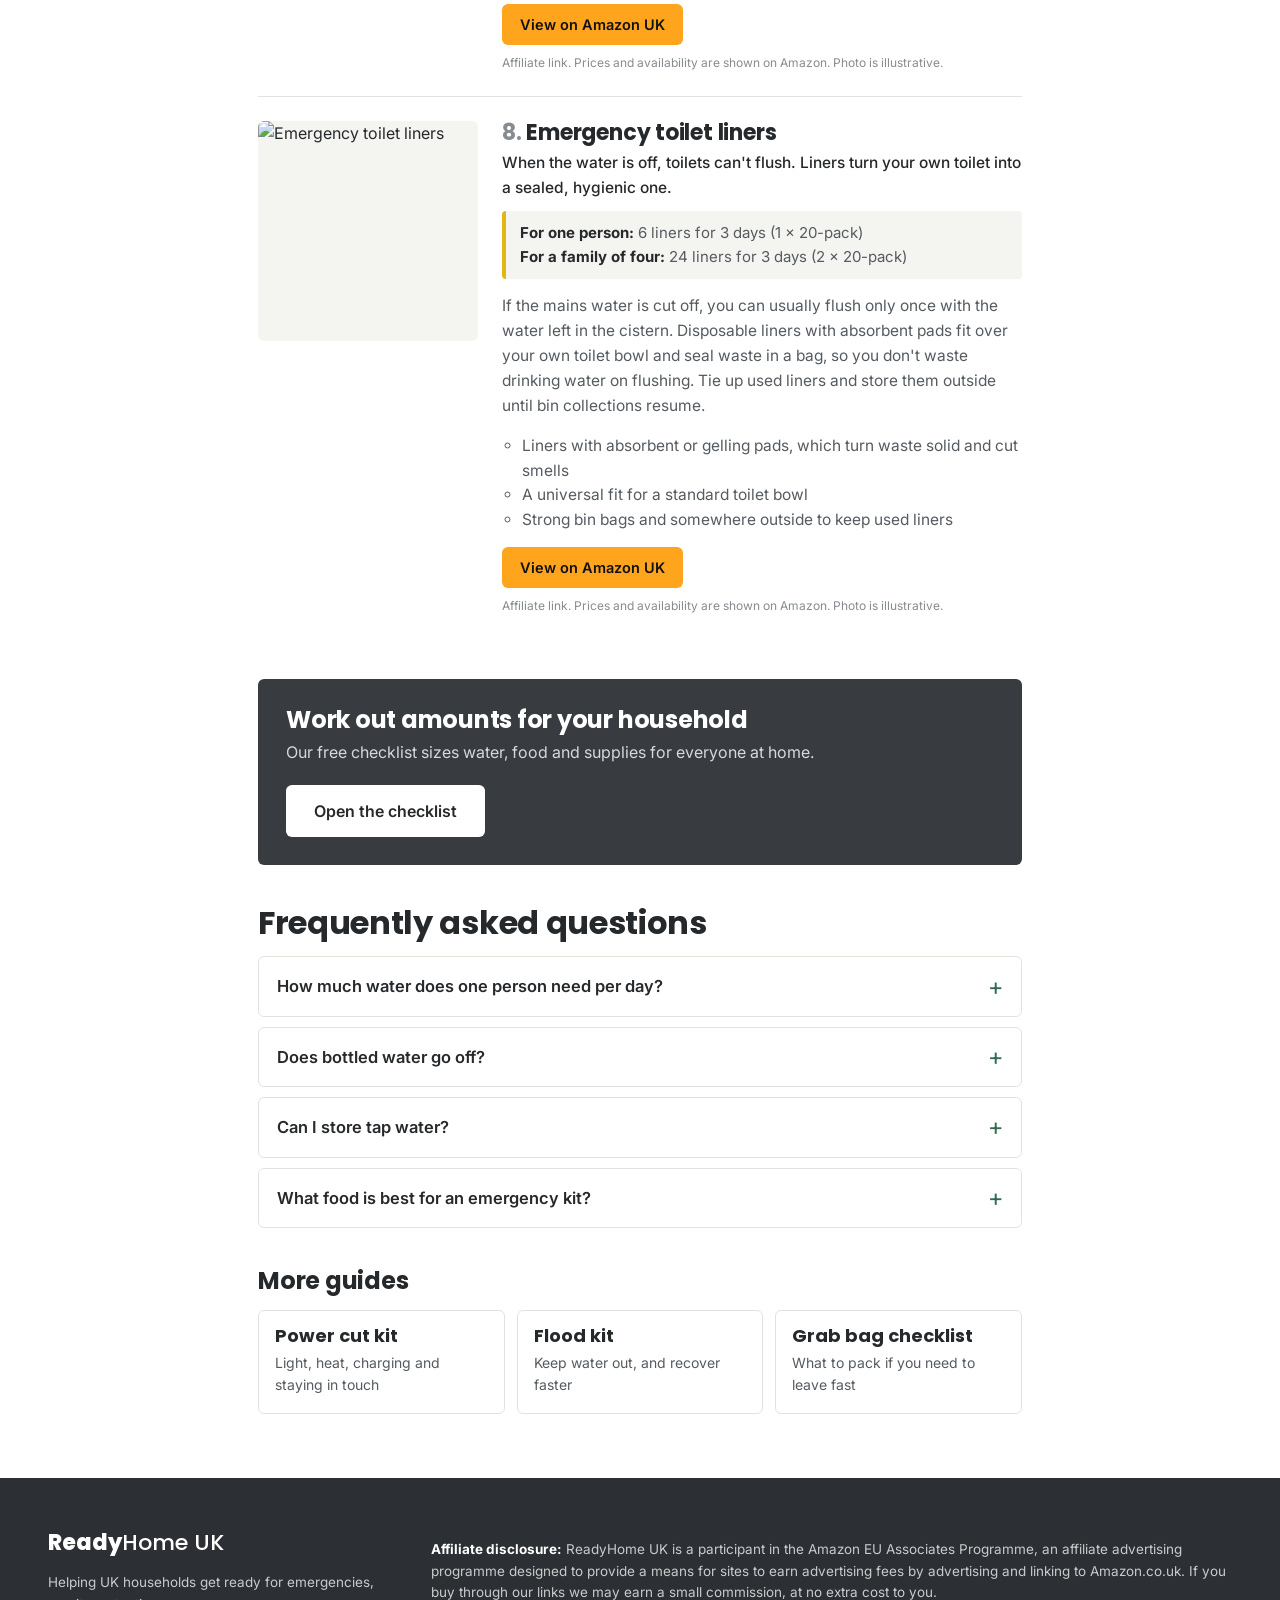
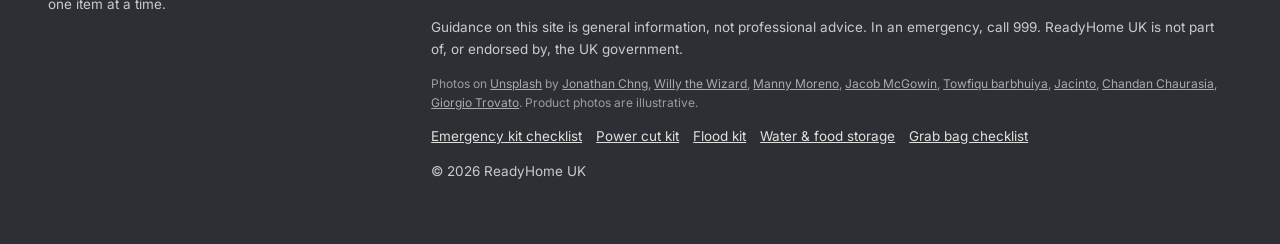
==== commit 4f112424: "Replace broken and out-of-stock Amazon links Swap 9 products flagged by the link checker for in-stoc" ====
--- a/emergency-water-and-food/index.html
+++ b/emergency-water-and-food/index.html
@@ -26,7 +26,7 @@
   <link rel="preconnect" href="https://images.unsplash.com">
   <link href="https://fonts.googleapis.com/css2?family=Poppins:wght@600;700;800&family=Inter:wght@400;500;600;700&display=swap" rel="stylesheet">
   <link rel="stylesheet" href="../styles.css">
-  <script type="application/ld+json">{"@context":"https://schema.org","@graph":[{"@type":"Article","headline":"Emergency water and food: how much to store","description":"How much emergency water and food to store in the UK, based on government guidance, with a table for every household size and the best no-cook foods.","image":"https://images.unsplash.com/photo-1536939459926-301728717817?auto=format&fit=crop&w=1600&h=900&q=75","dateModified":"2026-10-05","inLanguage":"en-GB","mainEntityOfPage":"https://richardpriest19.github.io/readyhomeuk/emergency-water-and-food/","author":{"@type":"Organization","name":"ReadyHome UK","url":"https://richardpriest19.github.io/readyhomeuk/"},"publisher":{"@type":"Organization","name":"ReadyHome UK","url":"https://richardpriest19.github.io/readyhomeuk/"}},{"@type":"BreadcrumbList","itemListElement":[{"@type":"ListItem","position":1,"name":"Home","item":"https://richardpriest19.github.io/readyhomeuk/"},{"@type":"ListItem","position":2,"name":"Water & food storage","item":"https://richardpriest19.github.io/readyhomeuk/emergency-water-and-food/"}]},{"@type":"FAQPage","mainEntity":[{"@type":"Question","name":"How much water does one person need per day?","acceptedAnswer":{"@type":"Answer","text":"At least 2.5 to 3 litres just to drink. To cover cooking and washing as well, plan on about 10 litres per person per day."}},{"@type":"Question","name":"Does bottled water go off?","acceptedAnswer":{"@type":"Answer","text":"Sealed bottled water keeps for a long time, but the best-before date is a good guide to quality. Store it somewhere cool and dark, and rotate it through normal use before the date."}},{"@type":"Question","name":"Can I store tap water?","acceptedAnswer":{"@type":"Answer","text":"Yes, in clean, food-grade containers with a lid. Store it somewhere cool and dark and replace it regularly, roughly every six months."}},{"@type":"Question","name":"What food is best for an emergency kit?","acceptedAnswer":{"@type":"Answer","text":"Food that needs no cooking and keeps for months: ring-pull tins, long-life ready meals, oat and cereal bars, nuts, dried fruit and emergency ration bars."}}]}]}</script>
+  <script type="application/ld+json">{"@context":"https://schema.org","@graph":[{"@type":"Article","headline":"Emergency water and food: how much to store","description":"How much emergency water and food to store in the UK, based on government guidance, with a table for every household size and the best no-cook foods.","image":"https://images.unsplash.com/photo-1536939459926-301728717817?auto=format&fit=crop&w=1600&h=900&q=75","dateModified":"2026-11-05","inLanguage":"en-GB","mainEntityOfPage":"https://richardpriest19.github.io/readyhomeuk/emergency-water-and-food/","author":{"@type":"Organization","name":"ReadyHome UK","url":"https://richardpriest19.github.io/readyhomeuk/"},"publisher":{"@type":"Organization","name":"ReadyHome UK","url":"https://richardpriest19.github.io/readyhomeuk/"}},{"@type":"BreadcrumbList","itemListElement":[{"@type":"ListItem","position":1,"name":"Home","item":"https://richardpriest19.github.io/readyhomeuk/"},{"@type":"ListItem","position":2,"name":"Water & food storage","item":"https://richardpriest19.github.io/readyhomeuk/emergency-water-and-food/"}]},{"@type":"FAQPage","mainEntity":[{"@type":"Question","name":"How much water does one person need per day?","acceptedAnswer":{"@type":"Answer","text":"At least 2.5 to 3 litres just to drink. To cover cooking and washing as well, plan on about 10 litres per person per day."}},{"@type":"Question","name":"Does bottled water go off?","acceptedAnswer":{"@type":"Answer","text":"Sealed bottled water keeps for a long time, but the best-before date is a good guide to quality. Store it somewhere cool and dark, and rotate it through normal use before the date."}},{"@type":"Question","name":"Can I store tap water?","acceptedAnswer":{"@type":"Answer","text":"Yes, in clean, food-grade containers with a lid. Store it somewhere cool and dark and replace it regularly, roughly every six months."}},{"@type":"Question","name":"What food is best for an emergency kit?","acceptedAnswer":{"@type":"Answer","text":"Food that needs no cooking and keeps for months: ring-pull tins, long-life ready meals, oat and cereal bars, nuts, dried fruit and emergency ration bars."}}]}]}</script>
 </head>
 <body>
   <div class="promo-bar">
@@ -56,7 +56,7 @@
       <div class="guide-hero-inner">
         <p class="breadcrumb"><a href="../">Home</a> › Water & food storage</p>
         <h1>Emergency water and food: how much to store</h1>
-        <p class="updated">Last updated October 2026</p>
+        <p class="updated">Last updated November 2026</p>
       </div>
     </section>
 
@@ -81,7 +81,7 @@
             <p class="gi-amounts"><strong>For one person:</strong> 9–30 litres for 3 days: 1–4 packs of 6 × 1.5L<br><strong>For a family of four:</strong> 36–120 litres for 3 days: 4–14 packs of 6 × 1.5L</p>
             <p>The government recommends 2.5 to 3 litres per person per day just to drink, or 10 litres per person per day to cover cooking and washing. Plan for at least three days.</p>
             <ul><li>Sealed multipacks of still water, the cheapest and safest option</li><li>Store in a cool, dark place, off the floor</li><li>Use and replace it before the best-before date</li></ul>
-            <div class="gi-buys"><a class="btn btn-amazon" href="https://www.amazon.co.uk/dp/B0HGT12S3T?tag=readyhomeuk-21" target="_blank" rel="sponsored noopener nofollow">View on Amazon UK</a></div>
+            <div class="gi-buys"><a class="btn btn-amazon" href="https://www.amazon.co.uk/dp/B0896QF9G9?tag=readyhomeuk-21" target="_blank" rel="sponsored noopener nofollow">View on Amazon UK</a></div>
           <p class="gi-note">Affiliate link. Prices and availability are shown on Amazon. Photo is illustrative.</p>
           </div>
         </li>
@@ -90,10 +90,10 @@
           <div>
             <h3>Water storage container</h3>
             <p class="gi-summary">Fill up from the tap the moment a water outage is announced.</p>
-            <p class="gi-amounts"><strong>For one person:</strong> 1 container of 10–20 litres (1 × 2-pack)<br><strong>For a family of four:</strong> 2 containers of 10–20 litres (1 × 2-pack)</p>
+            <p class="gi-amounts"><strong>For one person:</strong> 1 container of 10–20 litres<br><strong>For a family of four:</strong> 2 containers of 10–20 litres</p>
             <p>Bottled water covers drinking. A food-grade container lets you store extra tap water for washing and flushing when you get a warning that supplies may be cut.</p>
             <ul><li>Food-grade, BPA-free plastic with a tap</li><li>Collapsible designs save space when empty</li><li>10 to 20 litres is as much as most people can lift</li></ul>
-            <div class="gi-buys"><a class="btn btn-amazon" href="https://www.amazon.co.uk/dp/B08JHJB4KB?tag=readyhomeuk-21" target="_blank" rel="sponsored noopener nofollow">View on Amazon UK</a></div>
+            <div class="gi-buys"><a class="btn btn-amazon" href="https://www.amazon.co.uk/dp/B09F9QTNK8?tag=readyhomeuk-21" target="_blank" rel="sponsored noopener nofollow">View on Amazon UK</a></div>
           <p class="gi-note">Affiliate link. Prices and availability are shown on Amazon. Photo is illustrative.</p>
           </div>
         </li>
@@ -102,10 +102,10 @@
           <div>
             <h3>Water purification tablets and filter</h3>
             <p class="gi-summary">Make water safe to drink when there's a 'boil water' notice and no power to boil it.</p>
-            <p class="gi-amounts"><strong>For one person:</strong> 1 pack of tablets (treats 2,000 litres), and a filter for each grab bag<br><strong>For a family of four:</strong> 1 pack of tablets (treats 2,000 litres), and a filter for each grab bag</p>
+            <p class="gi-amounts"><strong>For one person:</strong> 1 pack of tablets (treats 200 litres), and a filter for each grab bag<br><strong>For a family of four:</strong> 1 pack of tablets (treats 200 litres), and a filter for each grab bag</p>
             <p>If your water supplier issues a 'boil water' notice during a power cut, you may have no way to boil water. Purification tablets make clear water safe to drink, and a personal filter lets you drink safely on the move. They're a back-up to bottled water, not a replacement for it.</p>
             <ul><li>Tablets that say how many litres each one treats</li><li>A personal filter for each grab bag</li><li>Check the expiry date: tablets usually last about 5 years</li></ul>
-            <div class="gi-buys"><a class="btn btn-amazon" href="https://www.amazon.co.uk/dp/B0BT4YGHYS?tag=readyhomeuk-21" target="_blank" rel="sponsored noopener nofollow">Purification tablets on Amazon UK</a><a class="btn btn-amazon" href="https://www.amazon.co.uk/dp/B07C56LR6N?tag=readyhomeuk-21" target="_blank" rel="sponsored noopener nofollow">LifeStraw filter on Amazon UK</a></div>
+            <div class="gi-buys"><a class="btn btn-amazon" href="https://www.amazon.co.uk/dp/B0BVG79NN6?tag=readyhomeuk-21" target="_blank" rel="sponsored noopener nofollow">Purification tablets on Amazon UK</a><a class="btn btn-amazon" href="https://www.amazon.co.uk/dp/B07C56LR6N?tag=readyhomeuk-21" target="_blank" rel="sponsored noopener nofollow">LifeStraw filter on Amazon UK</a></div>
           <p class="gi-note">Affiliate link. Prices and availability are shown on Amazon. Photo is illustrative.</p>
           </div>
         </li>
@@ -126,10 +126,10 @@
           <div>
             <h3>Emergency food rations</h3>
             <p class="gi-summary">Compact, long shelf life bars that you can forget about for years.</p>
-            <p class="gi-amounts"><strong>For one person:</strong> 1 × 3-day bar, or 1 × 12-pack<br><strong>For a family of four:</strong> 4 × 3-day bar, or 3 × 12-pack</p>
+            <p class="gi-amounts"><strong>For one person:</strong> 2 × 500g ration pack, or 1 × 12-pack<br><strong>For a family of four:</strong> 6 × 500g ration pack, or 3 × 12-pack</p>
             <p>Emergency ration bars last five years or more and need no water or cooking. They are a good back-up to your everyday tins and are ideal for a grab bag.</p>
             <ul><li>A shelf life of at least five years</li><li>Around 2,400 calories per person per day</li><li>Individually wrapped portions</li></ul>
-            <div class="gi-buys"><a class="btn btn-amazon" href="https://www.amazon.co.uk/dp/B07VNQGPYW?tag=readyhomeuk-21" target="_blank" rel="sponsored noopener nofollow">Single 3-day bar on Amazon UK</a><a class="btn btn-amazon" href="https://www.amazon.co.uk/dp/B09GLTXDR2?tag=readyhomeuk-21" target="_blank" rel="sponsored noopener nofollow">12-pack (6,840 kcal) on Amazon UK</a></div>
+            <div class="gi-buys"><a class="btn btn-amazon" href="https://www.amazon.co.uk/dp/B0HQ72HC6C?tag=readyhomeuk-21" target="_blank" rel="sponsored noopener nofollow">500g ration pack (2,425 kcal) on Amazon UK</a><a class="btn btn-amazon" href="https://www.amazon.co.uk/dp/B09GLTXDR2?tag=readyhomeuk-21" target="_blank" rel="sponsored noopener nofollow">12-pack (6,840 kcal) on Amazon UK</a></div>
           <p class="gi-note">Affiliate link. Prices and availability are shown on Amazon. Photo is illustrative.</p>
           </div>
         </li>
@@ -165,7 +165,7 @@
             <p class="gi-amounts"><strong>For one person:</strong> 6 liners for 3 days (1 × 20-pack)<br><strong>For a family of four:</strong> 24 liners for 3 days (2 × 20-pack)</p>
             <p>If the mains water is cut off, you can usually flush only once with the water left in the cistern. Disposable liners with absorbent pads fit over your own toilet bowl and seal waste in a bag, so you don't waste drinking water on flushing. Tie up used liners and store them outside until bin collections resume.</p>
             <ul><li>Liners with absorbent or gelling pads, which turn waste solid and cut smells</li><li>A universal fit for a standard toilet bowl</li><li>Strong bin bags and somewhere outside to keep used liners</li></ul>
-            <div class="gi-buys"><a class="btn btn-amazon" href="https://www.amazon.co.uk/dp/B0BCJGP6SR?tag=readyhomeuk-21" target="_blank" rel="sponsored noopener nofollow">View on Amazon UK</a></div>
+            <div class="gi-buys"><a class="btn btn-amazon" href="https://www.amazon.co.uk/dp/B08MV5R7QT?tag=readyhomeuk-21" target="_blank" rel="sponsored noopener nofollow">View on Amazon UK</a></div>
           <p class="gi-note">Affiliate link. Prices and availability are shown on Amazon. Photo is illustrative.</p>
           </div>
         </li>
--- a/styles.css
+++ b/styles.css
@@ -168,7 +168,7 @@
 .progress { margin-top: 8px; height: 8px; border-radius: 4px; background: var(--tint); overflow: hidden; }
 .progress span { display: block; height: 100%; width: 0; background: var(--green); transition: width 0.5s; }
 
-.filters { display: flex; gap: 8px; margin-bottom: 28px; overflow-x: auto; scrollbar-width: none; padding-bottom: 2px; }
+.filters { display: flex; flex-wrap: wrap; gap: 8px; margin-bottom: 28px; }
 .chip {
   flex: none; border: 1px solid var(--line); background: #fff; color: var(--ink);
   padding: 10px 18px; border-radius: 999px; font: 500 14px Inter, sans-serif; cursor: pointer;
@@ -378,6 +378,8 @@
   .modal { max-height: 92vh; overflow-y: auto; }
 }
 @media (max-width: 640px) {
+  .filters { gap: 6px; }
+  .chip { padding: 8px 13px; font-size: 13.5px; }
   .guide-tiles, .related { grid-template-columns: 1fr; }
   .guide-item { grid-template-columns: 1fr; gap: 14px; }
   .guide-item img { aspect-ratio: 16 / 10; }
